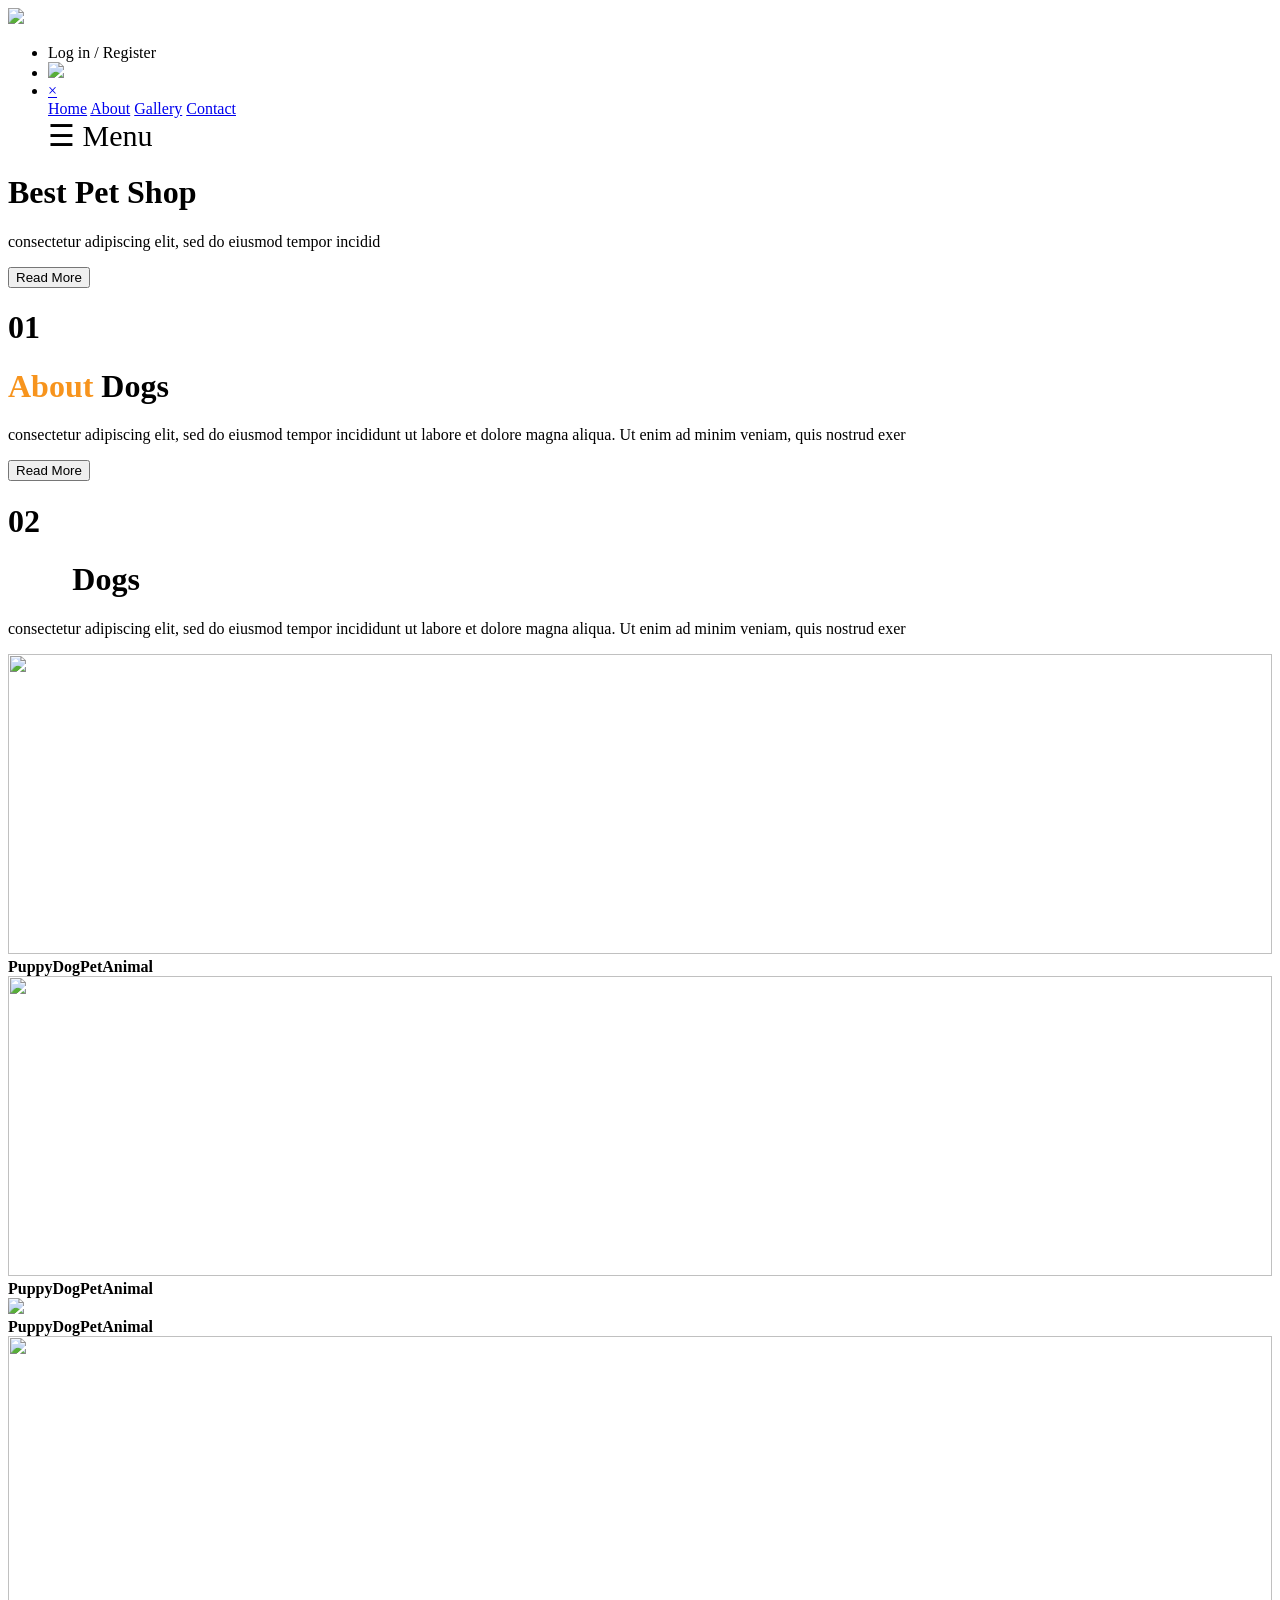
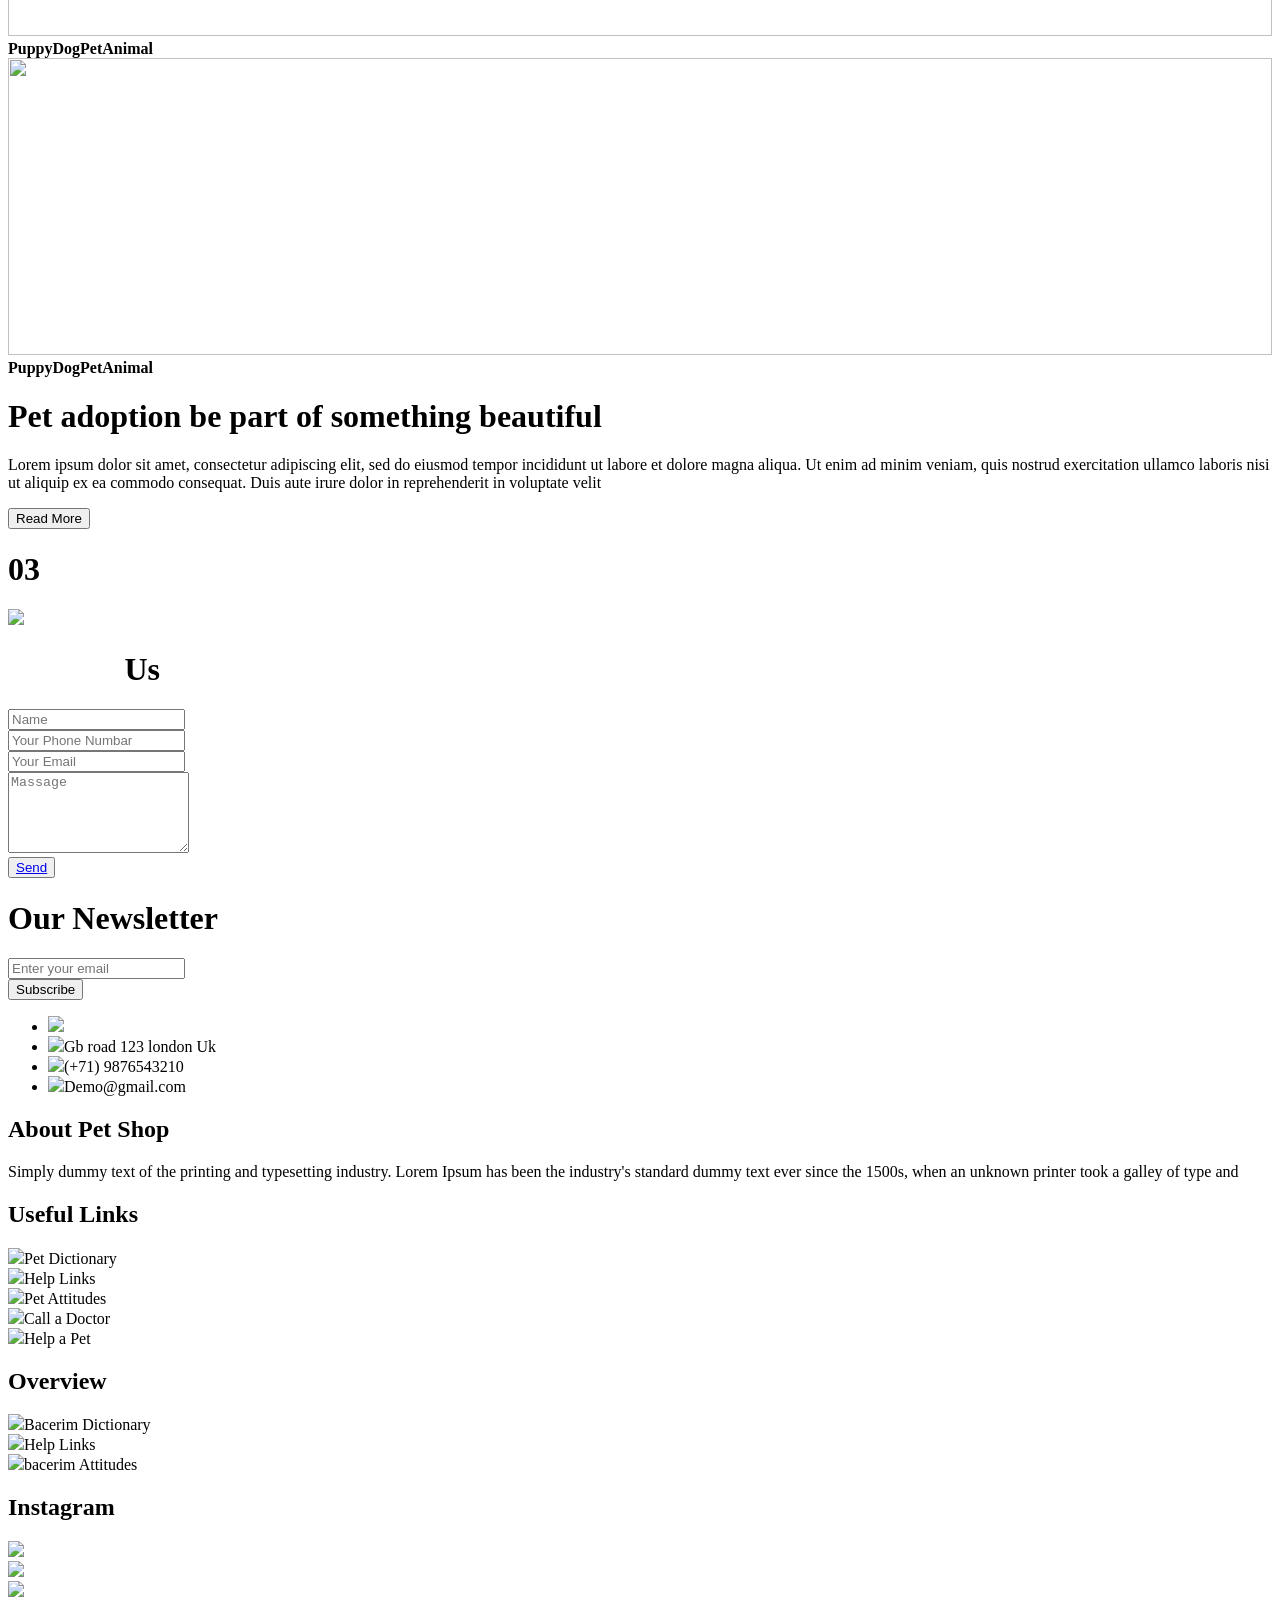
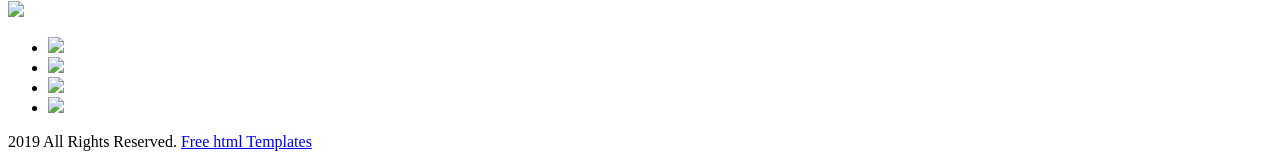
==== index.html @ 0c32795e "Add files via upload" ====
<!DOCTYPE html>
<html lang="en">
<head>
<!-- basic -->
<meta charset="utf-8">
<meta http-equiv="X-UA-Compatible" content="IE=edge">
<meta name="viewport" content="width=device-width, initial-scale=1">
<!-- mobile metas -->
<meta name="viewport" content="width=device-width, initial-scale=1">
<meta name="viewport" content="initial-scale=1, maximum-scale=1">
<!-- site metas -->
<title>D-pot</title>
<meta name="keywords" content="">
<meta name="description" content="">
<meta name="author" content="">	
<!-- bootstrap css -->
<link rel="stylesheet" type="text/css" href="css/bootstrap.min.css">
<!-- style css -->
<link rel="stylesheet" type="text/css" href="css/style.css">
<!-- Responsive-->
<link rel="stylesheet" href="css/responsive.css">
<!-- fevicon -->
<link rel="icon" href="images/fevicon.png" type="image/gif" />
<!-- Scrollbar Custom CSS -->
<link rel="stylesheet" href="css/jquery.mCustomScrollbar.min.css">
<!-- Tweaks for older IEs-->
<link rel="stylesheet" href="https://netdna.bootstrapcdn.com/font-awesome/4.0.3/css/font-awesome.css">
<!-- owl stylesheets --> 
<link rel="stylesheet" href="css/owl.carousel.min.css">
<link rel="stylesheet" href="css/owl.theme.default.min.css">
<link rel="stylesheet" href="https://cdnjs.cloudflare.com/ajax/libs/fancybox/2.1.5/jquery.fancybox.min.css" media="screen">

</head>
<body>
	<!-- section banner start -->
	<div class="header_section">
		<div class="container-fluid">
			<div class="row">
				<div class="col-md-4">
					<div><a href="index.html"><img src="images/logo.png"></a></div>
				</div>
				<div class="col-md-8">
					<div class="menu_text">
						<ul>
							<li class="last">Log in / Register</li>
							<li class="last"><a href="#"><img src="images/search-icon.png"></a></li>
							<li class="active">
							 <div id="myNav" class="overlay">
                                <a href="javascript:void(0)" class="closebtn" onclick="closeNav()">&times;</a>
                             <div class="overlay-content">
                             	<a href="index.html">Home</a>
                                <a href="about.html">About</a>
                                <a href="gallery.html">Gallery</a>
                                <a href="contact.html">Contact</a>
                              </div>
                            </div>
                             <span style="font-size:30px;cursor:pointer" onclick="openNav()">&#9776; Menu</span>
                            </div>	
                            </li>
						</ul>
					</div>
			</div>
		</div>
		<div class="banner_main">
			<div class="container">
				<div class="ram">
					<div class="row">
					    <div class="col-sm-12">
						    <h1 class="taital">Best Pet Shop</h1>
						    <p class="consectetur_text">consectetur adipiscing elit, sed do eiusmod tempor incidid</p>
						    <div class="banner_bt">
						    	<button class="read_bt">Read More</button>
						    </div>
					    </div>
				    </div>
				</div>
				<div class="box">
					<h1 class="numbar_text">01</h1>
				</div>
			</div>
		</div>
	</div>
	<!-- section banner end -->
	<!-- section about start -->
	<div class="about_section">
		<div class="about_text">
			<div class="container">
				<h1 class="about_taital_1"><strong><span style="color: #f7941d;">About</span> Dogs</strong></h1>
				<p class="magna_text"> consectetur adipiscing elit, sed do eiusmod tempor incididunt ut labore et dolore magna aliqua. Ut enim ad minim veniam, quis nostrud exer</p>
				<div class="about_bt">
					<button class="more_bt">Read More</button>
				</div>
				<div class="about">
					<h1 class="numbar_text">02</h1>
				</div>
			</div>
		</div>
	</div>
	<!-- section about end -->
	<!-- section gallery start -->
    <div class="gallery_main layout_padding">
    	<div class="container">
    		<div class="row">
    			<div class="col-sm-12">
    				<h1 class="about_taital"><strong><span style="color: #ffffff;">Our</span> Dogs</strong></h1>
				    <p class="sed_text"> consectetur adipiscing elit, sed do eiusmod tempor incididunt ut labore et dolore magna aliqua. Ut enim ad minim veniam, quis nostrud exer</p>

    			</div>
    		</div>
    		<div class="gallery_images">
    			<div class="row">
    				<div class="col-sm-7">
						<div class="gallery_blog">
                           <img src="images/gallery-img1.jpg" style="max-width: 100%; height: 300px; width: 100%;">
                        <div class="overlay">
                            <div class="text"><strong>PuppyDogPetAnimal</strong></div>
                        </div>
					    </div>
    				</div>
    				<div class="col-sm-5">
						<div class="gallery_blog">
                           <img src="images/gallery-img2.jpg" style="max-width: 100%; height: 300px; width: 100%;">
                        <div class="overlay">
                            <div class="text"><strong>PuppyDogPetAnimal</strong></div>
                        </div>
					    </div>
    				</div>
    			</div>
    		</div>
    		<div class="gallery_images">
    			<div class="row">
    				<div class="col-sm-5">
						<div class="gallery_blog">
                           <img src="images/gallery-img3.jpg" style="max-width: 100%; width: 100%;">
                        <div class="overlay">
                            <div class="text"><strong>PuppyDogPetAnimal</strong></div>
                        </div>
					    </div>
    				</div>
    				<div class="col-sm-7">
						<div class="gallery_blog">
                           <img src="images/gallery-img4.jpg" style="max-width: 100%; height: 300px; width: 100%;">
                        <div class="overlay">
                            <div class="text"><strong>PuppyDogPetAnimal</strong></div>
                        </div>
					    </div>
						<div class="gallery_blog">
                           <img src="images/gallery-img5.jpg" style="max-width: 100%; height: 297px; width: 100%;">
                        <div class="overlay">
                            <div class="text"><strong>PuppyDogPetAnimal</strong></div>
                        </div>
					    </div>
    				</div>
    			</div>
    		</div>
    	</div>
    </div>
    <div class="gallery_section_2">
    	<div class="container">
    		<div class="row">
    			<div class="col-sm-8">
    				<h1 class="pet_taital">Pet adoption be part of something beautiful</h1>
    				<p class="lorem_text">Lorem ipsum dolor sit amet, consectetur adipiscing elit, sed do eiusmod tempor incididunt ut labore et dolore magna aliqua. Ut enim ad minim veniam, quis nostrud exercitation ullamco laboris nisi ut aliquip ex ea commodo consequat. Duis aute irure dolor in reprehenderit in voluptate velit </p>
    			<div class="banner_bt">
					<button class="dog_bt">Read More</button>
				</div>
				<div class="box_3">
					<h1 class="numbar">03</h1>
				</div>
    			</div>
    			<div class="col-sm-4">
    				<div class="dog_img"><img src="images/dog-img.png" style="max-width: 100%;"></div>
    			</div>
    		</div>
    	</div>
    </div>
	<!-- section gallery end -->
	<!-- section get in touch start -->
    <div class="touch_section">
    	<div class="container">
    		<div class="row">
    			<div class="col-sm-12">
				    <h1 class="get_taital"><strong><span style="color: #ffffff;">Contact</span>  Us</strong></h1>
    			</div>
    		</div>
    		<div class="email_box">
                    <div class="input_main">
                       <div class="container">
                          <form action="/action_page.php">
                            <div class="form-group">
                              <input type="text" class="email-bt" placeholder="Name" name="Name">
                            </div>
                            <div class="form-group">
                              <input type="text" class="email-bt" placeholder="Your Phone Numbar" name="Name">
                            </div>
                            <div class="form-group">
                              <input type="text" class="email-bt" placeholder="Your Email" name="Email">
                            </div>
                            
                            <div class="form-group">
                                <textarea class="massage-bt" placeholder="Massage" rows="5" id="comment" name="Massage"></textarea>
                            </div>
                          </form>   
                       </div> 
                       <div class="send_btn">
                        <button type="button" class="main_bt"><a href="#">Send</a></button>
                       </div>                   
                    </div>
    		</div>
    	</div>
    </div>
    <div class="touch_section_2">
    	<div class="container">
    		<div class="row">
    			<div class="col-sm-12">
    				<h1 class="our_texts">Our Newsletter</h1>
    				<div class="input-group mb-3">
                        <input class="email_bt" type="text" class="form-control" placeholder="Enter your email">
                     <div class="input-group-append">
                        <button class="subscribe_bt" class="btn btn-primary" type="Subscribe">Subscribe</button>  
                     </div>
                    </div>
    			</div>
    		</div>
    	</div>
    </div>
    <!-- section get in touch end -->

	<!-- section footer start -->
    <div class="section_footer">
    	<div class="container">
    		<div class="mail_section">
    			<ul>
    				<li class="footer-logo"><img src="images/footer-logo.png"></li>
    				<li class="footer-logo"><img src="images/map-icon.png"><span class="map_text">Gb road 123 london Uk</span></li>
    				<li class="footer-logo"><img src="images/call-icon.png"><span class="map_text">(+71) 9876543210</span></li>
    				<li class="footer-logo"><img src="images/email-icon.png"><span class="map_text">Demo@gmail.com</span></li>
    			</ul>
    	    </div> 
    	    <div class="footer_section_2">
		        <div class="row">
    		        <div class="col-sm-6 col-md-6 col-lg-3">
    		        	<h2 class="shop_text">About Pet Shop</h2>
    		        	<p class="dummy_text">Simply dummy text of the printing and typesetting industry. Lorem Ipsum has been the industry's standard dummy text ever since the 1500s, when an unknown printer took a galley of type and </p>
    		        </div>
    		        <div class="col-sm-6 col-md-6 col-lg-3">
    		        	<h2 class="shop_text">Useful Links</h2>
    		        	<div class="image-icon"><img src="images/bulit-icon.png"><span class="pet_text">Pet Dictionary</span></div>
    				    <div class="image-icon"><img src="images/bulit-icon.png"><span class="pet_text">Help Links</span></div>
    				    <div class="image-icon"><img src="images/bulit-icon.png"><span class="pet_text">Pet Attitudes</span></div>
    				    <div class="image-icon"><img src="images/bulit-icon.png"><span class="pet_text">Call a Doctor</span></div>
    				    <div class="image-icon"><img src="images/bulit-icon.png"><span class="pet_text">Help a Pet</span></div>
    		        </div>
    		        <div class="col-sm-6 col-md-6 col-lg-3">
    				    <h2 class="shop_text">Overview</h2>
    				    <div class="image-icon"><img src="images/bulit-icon.png"><span class="pet_text">Bacerim Dictionary</span></div>
    				    <div class="image-icon"><img src="images/bulit-icon.png"><span class="pet_text">Help Links</span></div>
    				    <div class="image-icon"><img src="images/bulit-icon.png"><span class="pet_text">bacerim Attitudes</span></div>    				
    		        </div>
    			<div class="col-sm-6 col-md-6 col-lg-3">
    				<h2 class="adderess_text">Instagram</h2>
    				<div class="footer-img">
    					<div class="row">
    						<div class="col-sm-6">
    							<div class="footer-img"><img src="images/footer-img1.png" style="width: 100%;"></div>
    							<div class="footer-img"><img src="images/footer-img2.png" style="width: 100%;"></div>
    						</div>
    						<div class="col-sm-6">
    							<div class="footer-img"><img src="images/footer-img3.png" style="width: 100%;"></div>
    							<div class="footer-img"><img src="images/footer-img4.png" style="width: 100%;"></div>
    						</div>
    					</div>
    				</div>
    			</div>
    			</div>
    	        </div>
    	        <div class="social-icon">
	        	    <div class="row">
	        		    <div class="col-sm-12">
	        			    <div class="icons">
	        				    <ul>
	        					    <li><a href="#"><img src="images/fb-icon.png"></a></li>
	        					    <li><a href="#"><img src="images/twitter-icon.png"></a></li>
	        					    <li><a href="#"><img src="images/google-icon.png"></a></li>
	        					    <li><a href="#"><img src="images/linkedin-icon.png"></a></li>
	        				    </ul>
	        			    </div>
	        		    </div>
	        	    </div>
	            </div>
	            <div class="copyright">2019 All Rights Reserved. <a href="https://html.design">Free html Templates</a></div>
	        </div>
    	</div>
    </div>
	<!-- section footer end -->

    <!-- Javascript files-->
    <script src="js/jquery.min.js"></script>
    <script src="js/popper.min.js"></script>
    <script src="js/bootstrap.bundle.min.js"></script>
      <script src="js/jquery-3.0.0.min.js"></script>
      <script src="js/plugin.js"></script>
      <!-- sidebar -->
      <script src="js/jquery.mCustomScrollbar.concat.min.js"></script>
      <script src="js/custom.js"></script>
      <!-- javascript --> 
      <script src="js/owl.carousel.js"></script>
      <script src="https:cdnjs.cloudflare.com/ajax/libs/fancybox/2.1.5/jquery.fancybox.min.js"></script>
      <script>
      $(document).ready(function(){
      $(".fancybox").fancybox({
         openEffect: "none",
         closeEffect: "none"
         });
         
         $(".zoom").hover(function(){
         
         $(this).addClass('transition');
         }, function(){
         
         $(this).removeClass('transition');
         });
         });
         </script> 


   <script>
    function openNav() {
    document.getElementById("myNav").style.width = "100%";
    }

    function closeNav() {
   document.getElementById("myNav").style.width = "0%";
   }
</script>
     
</body>
</html>
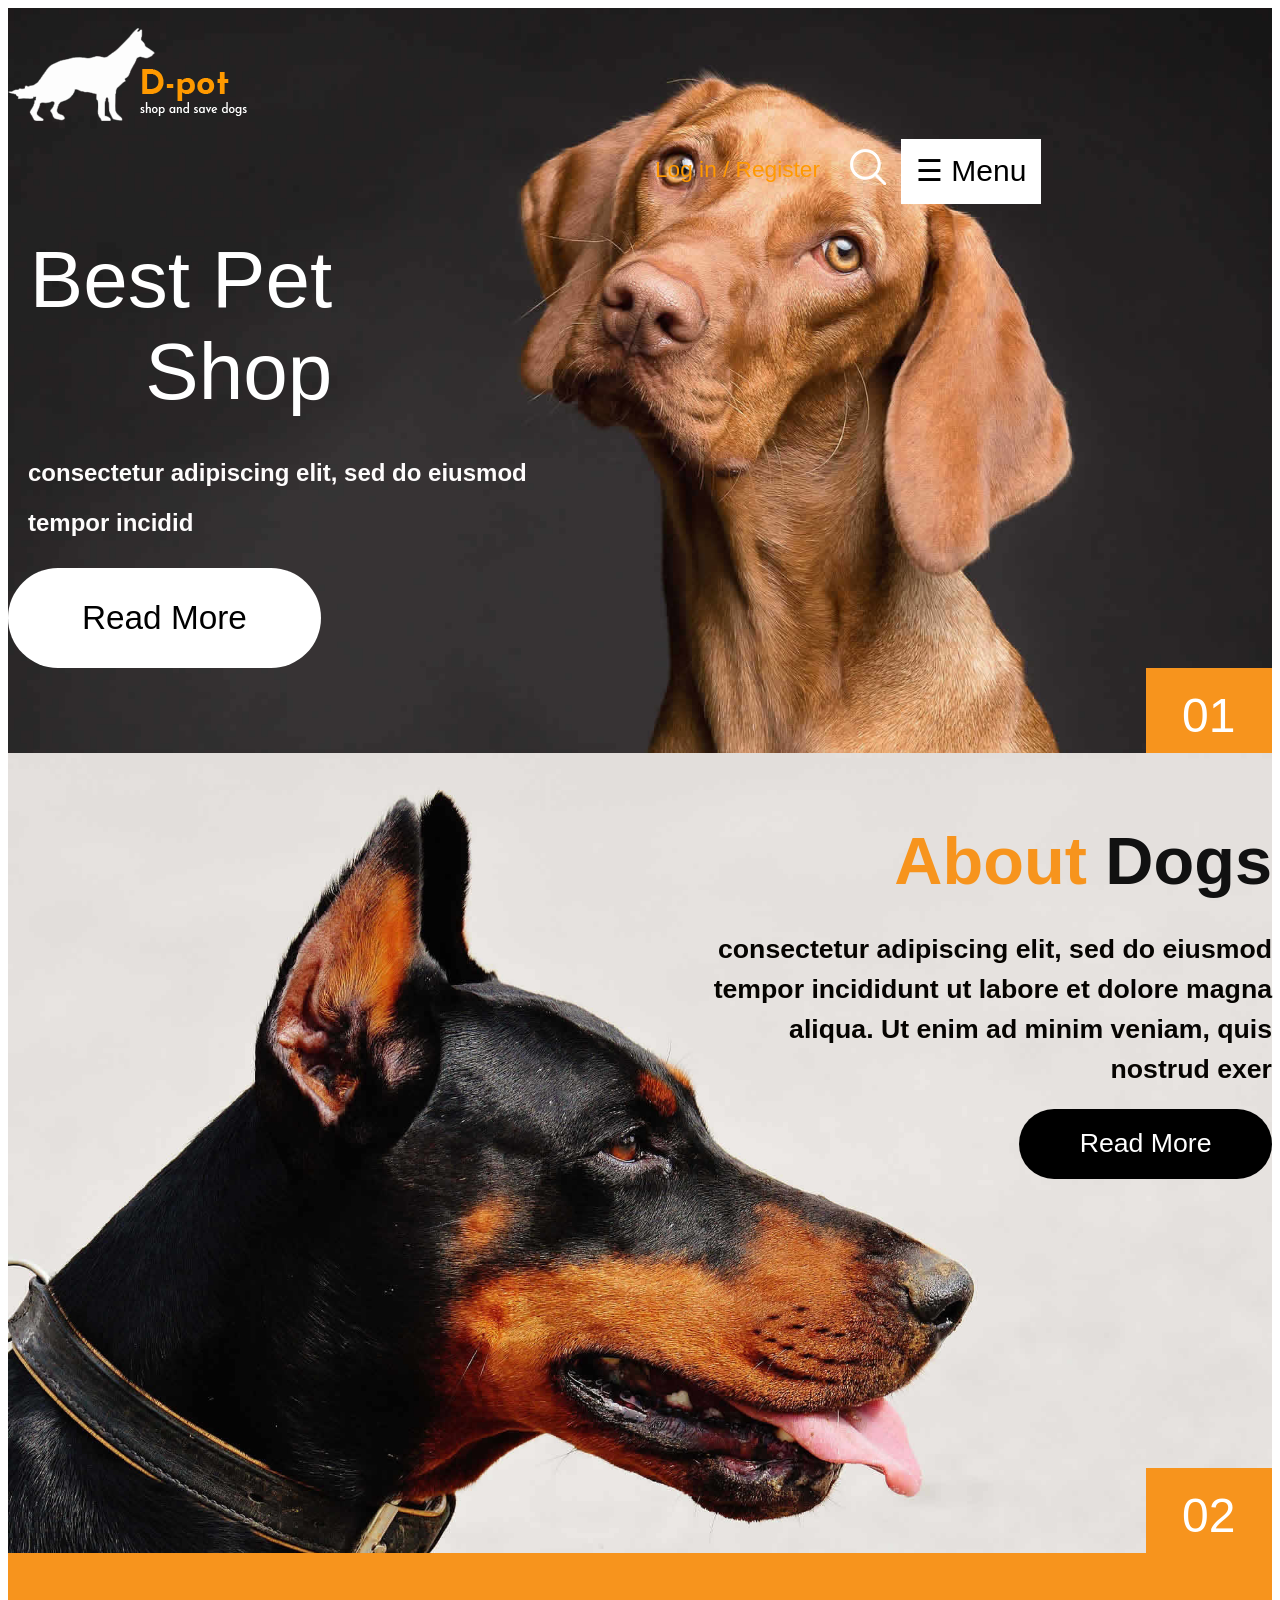
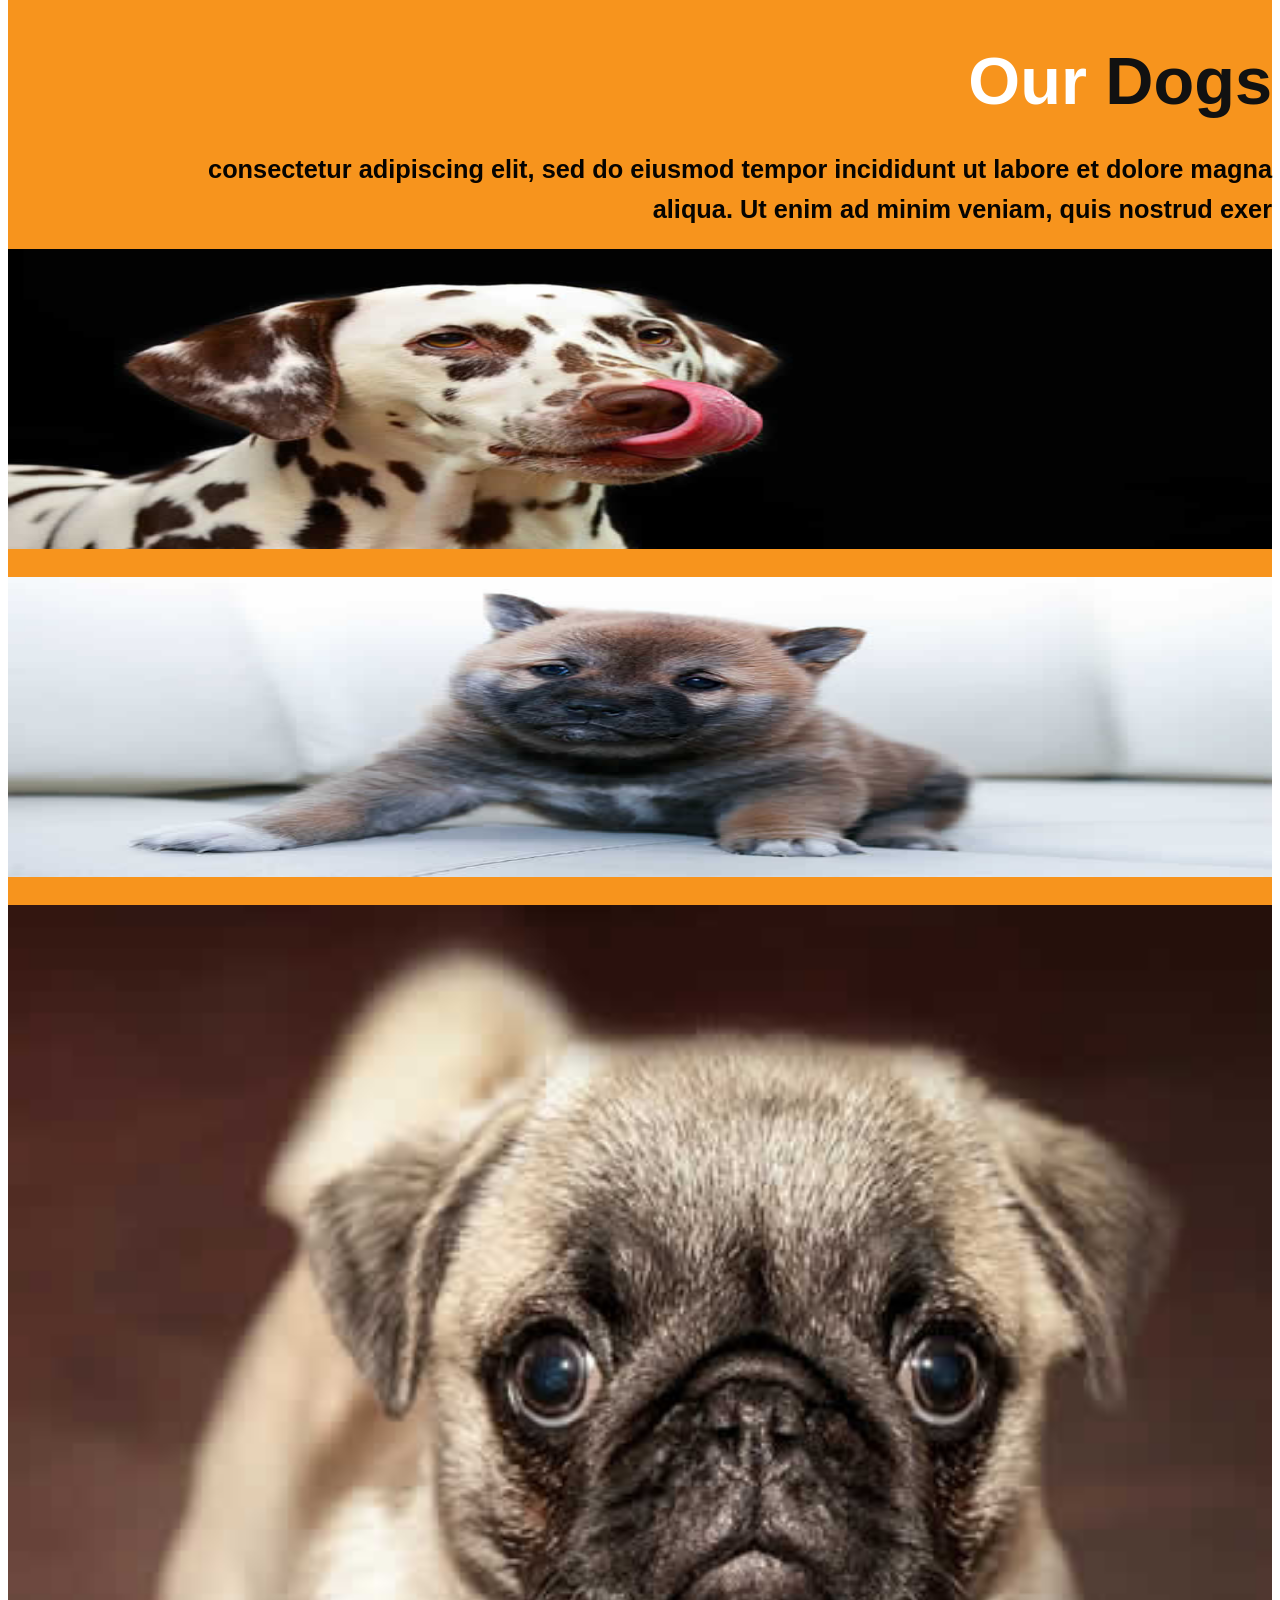
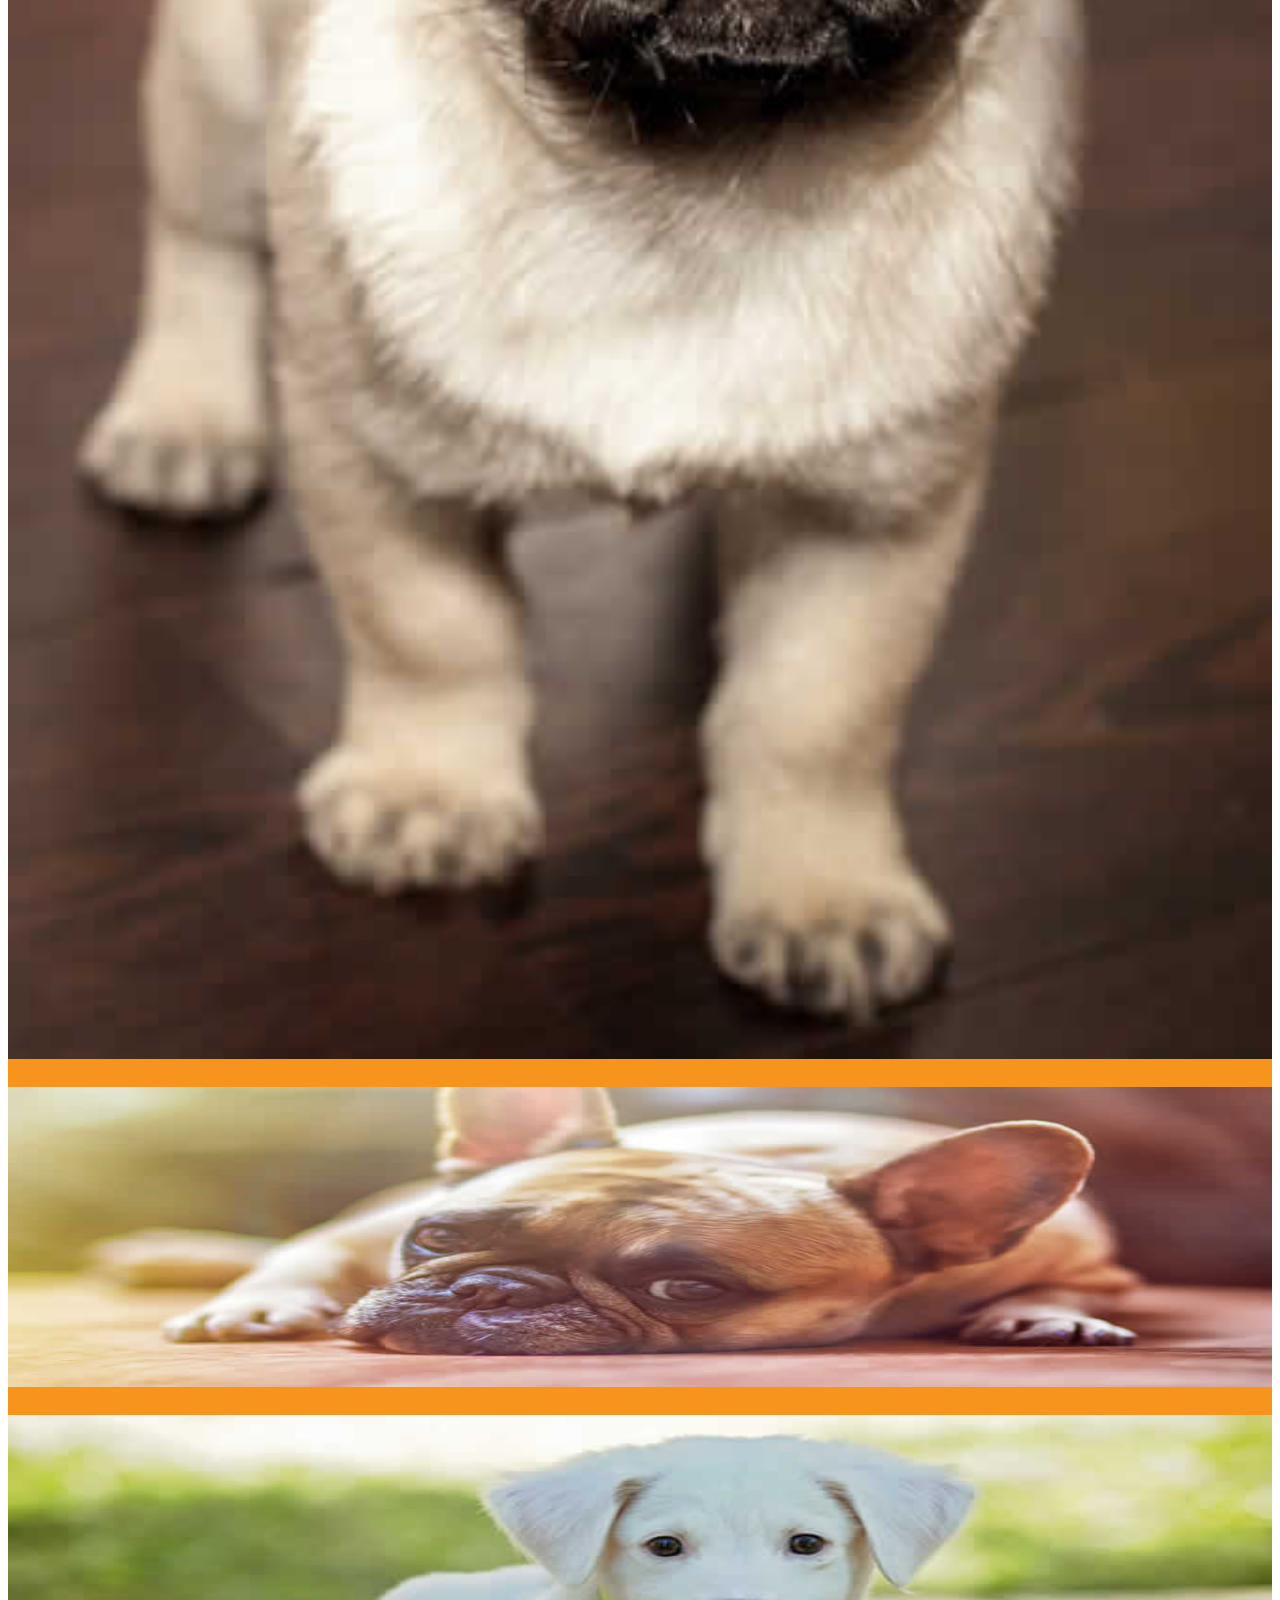
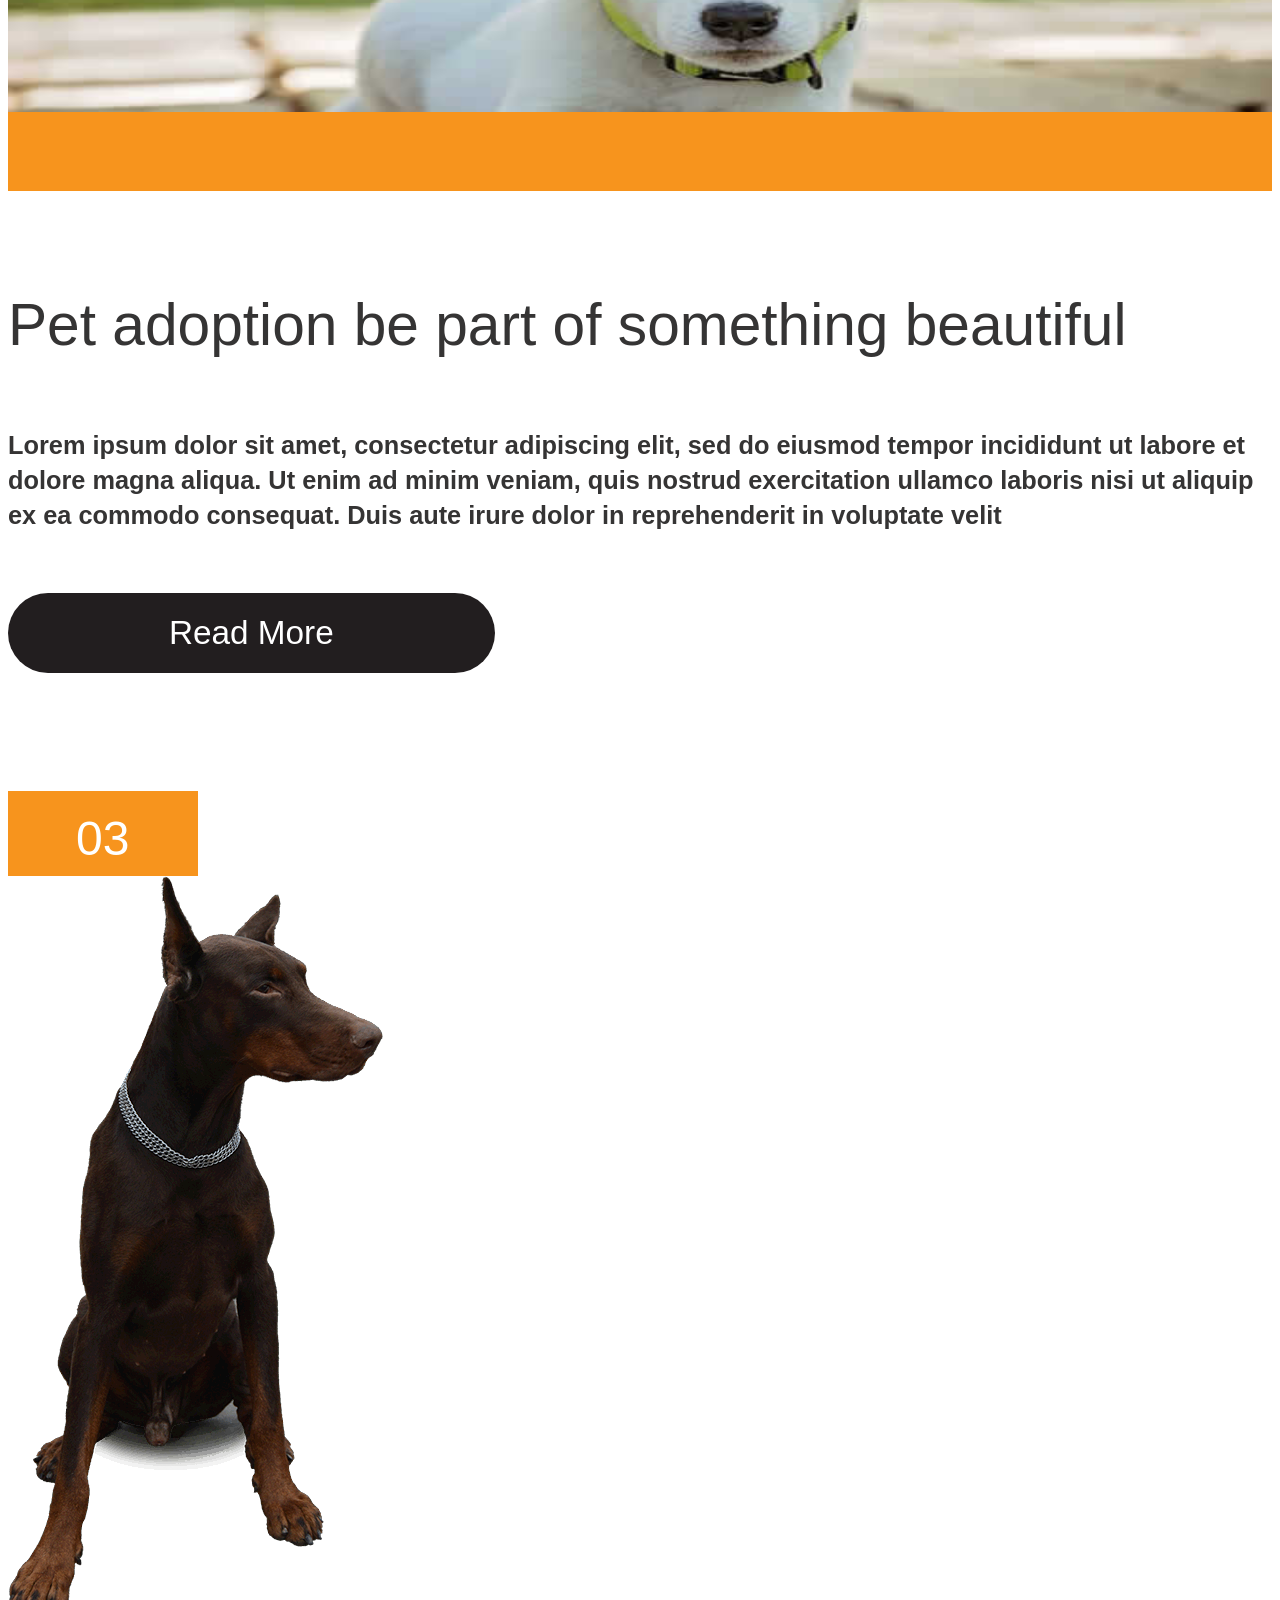
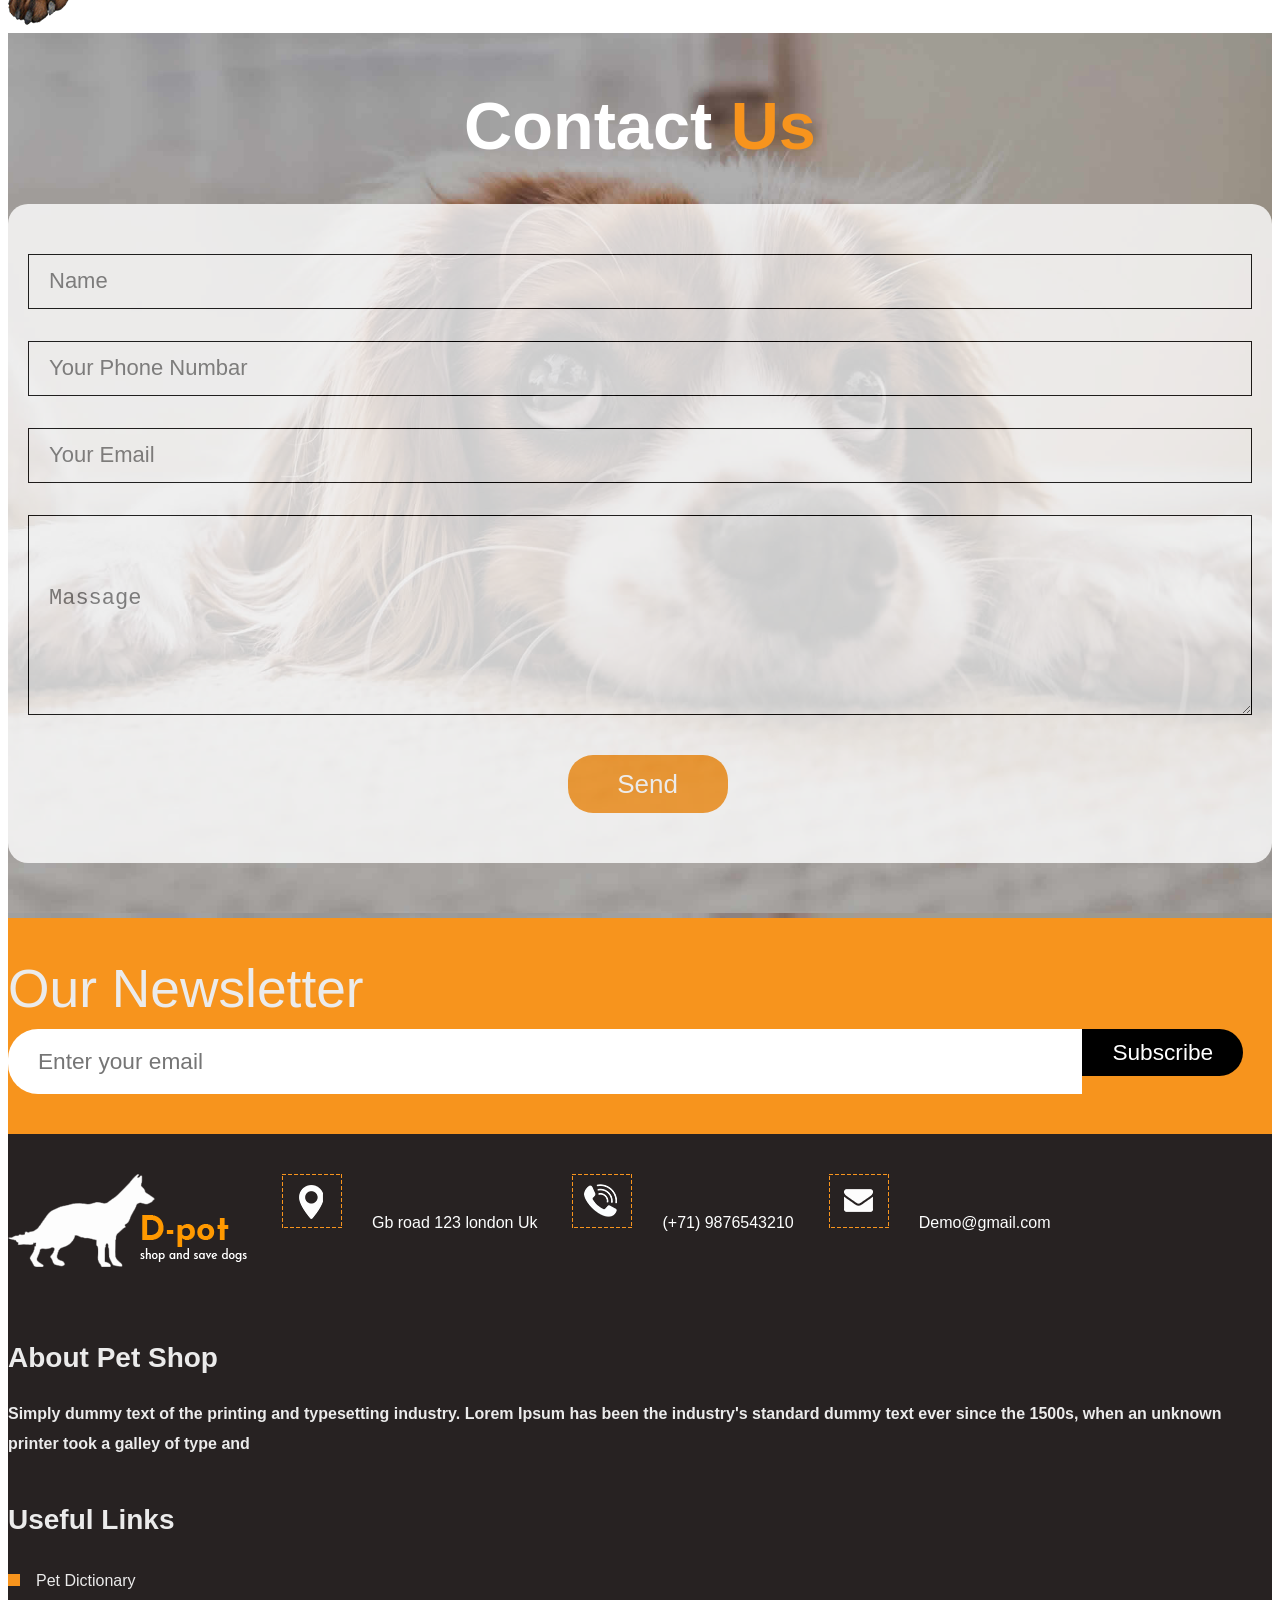
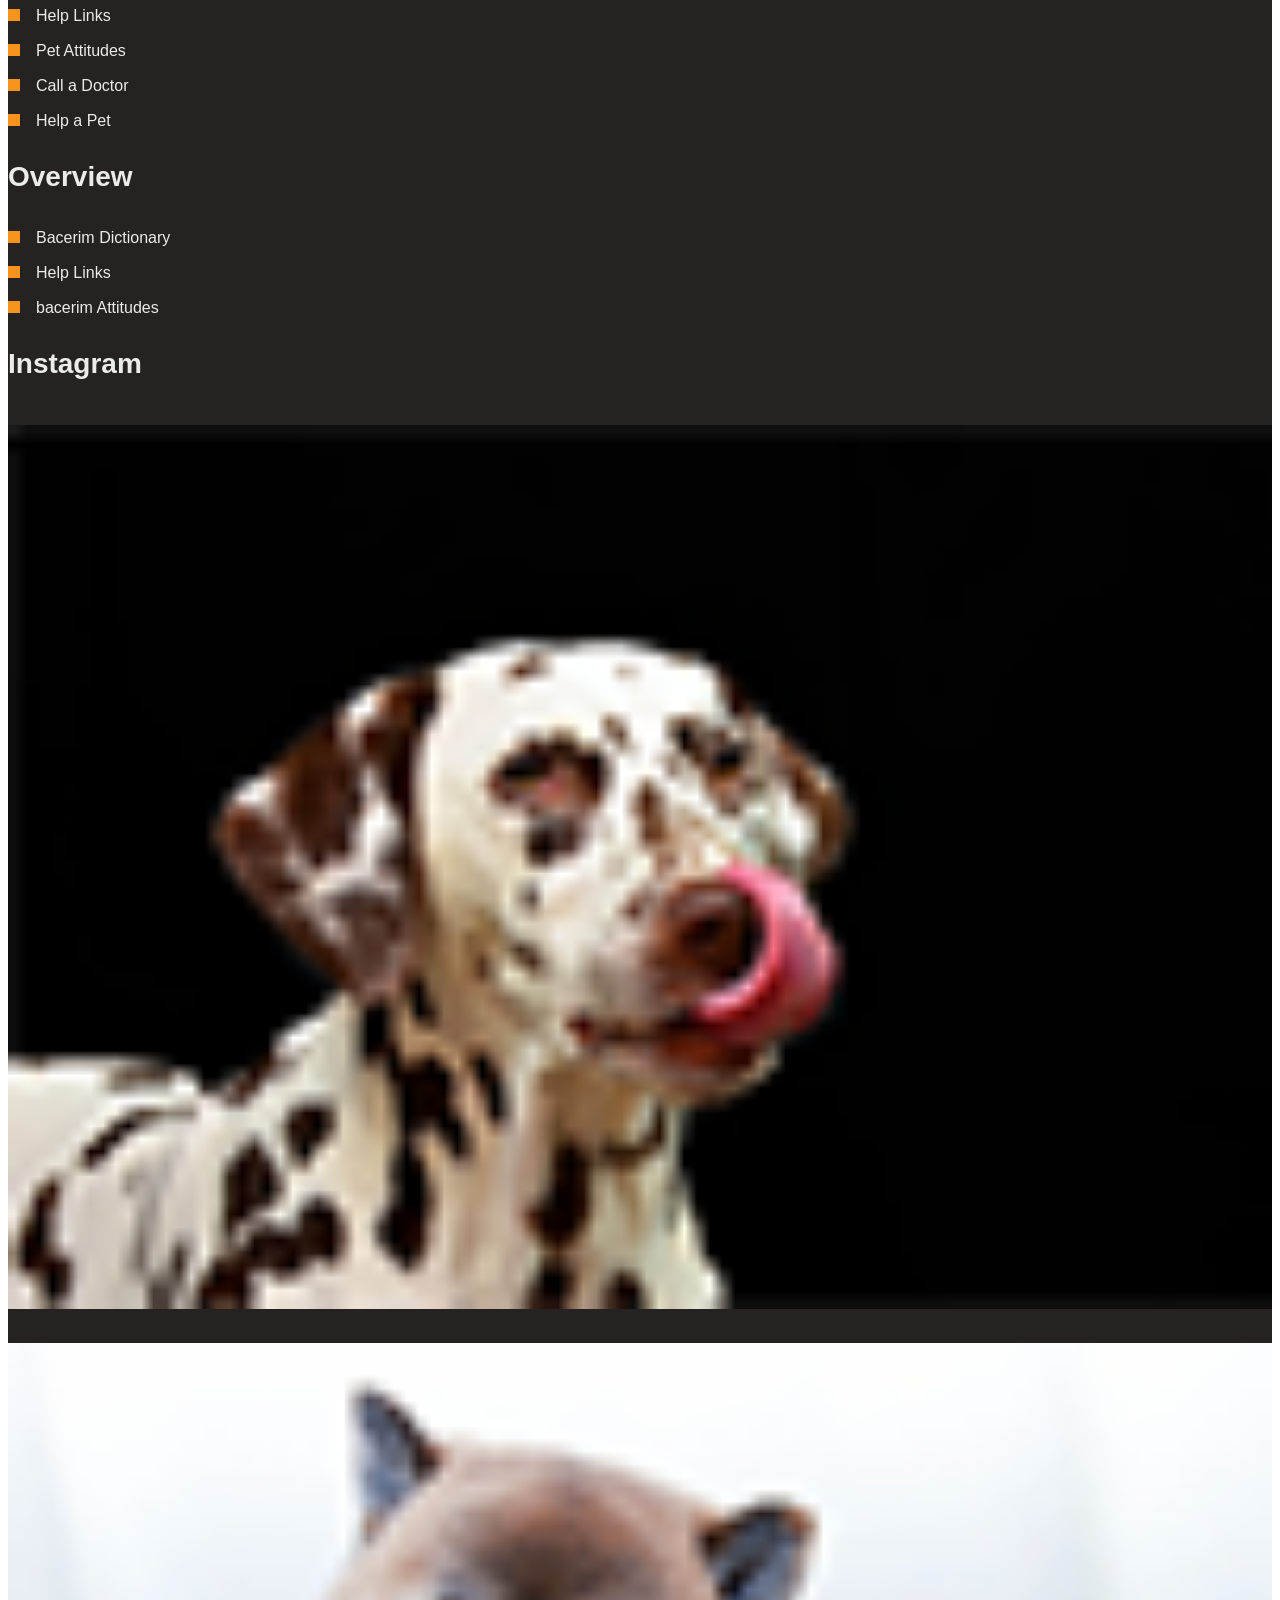
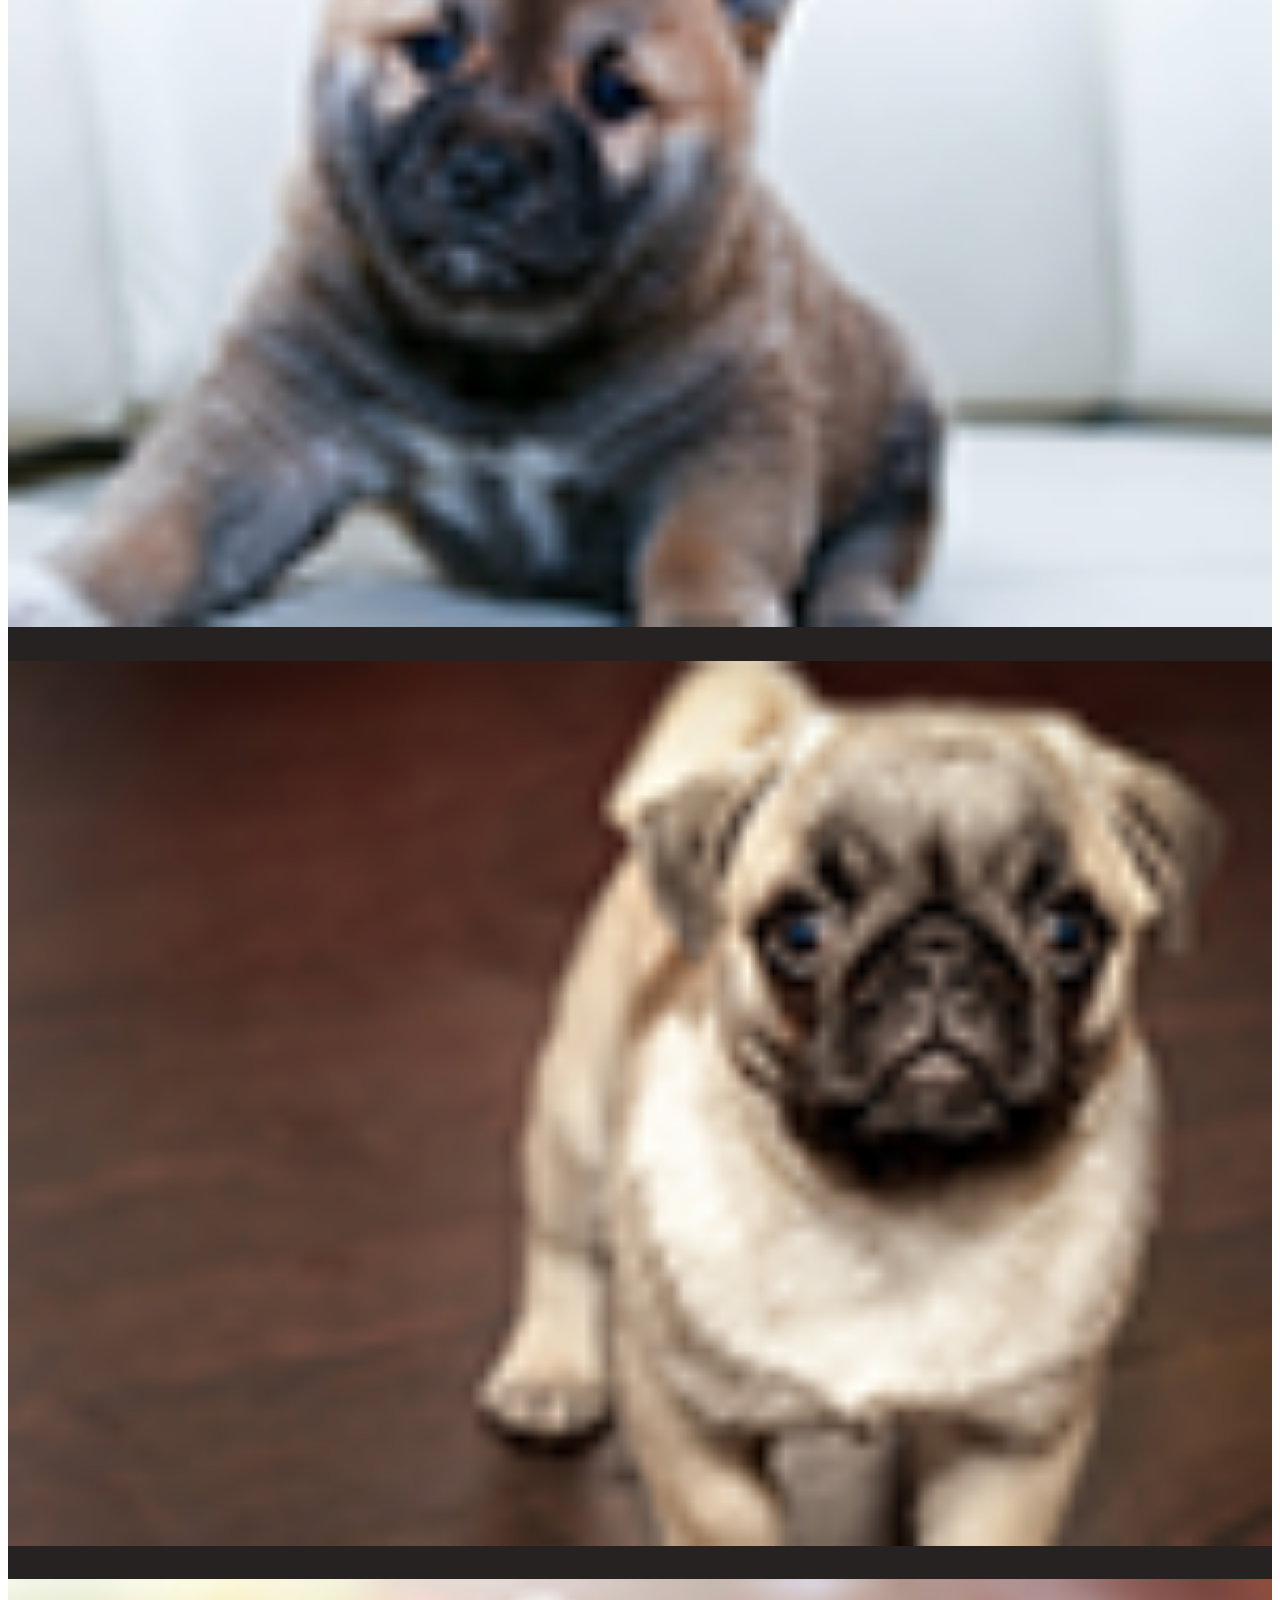
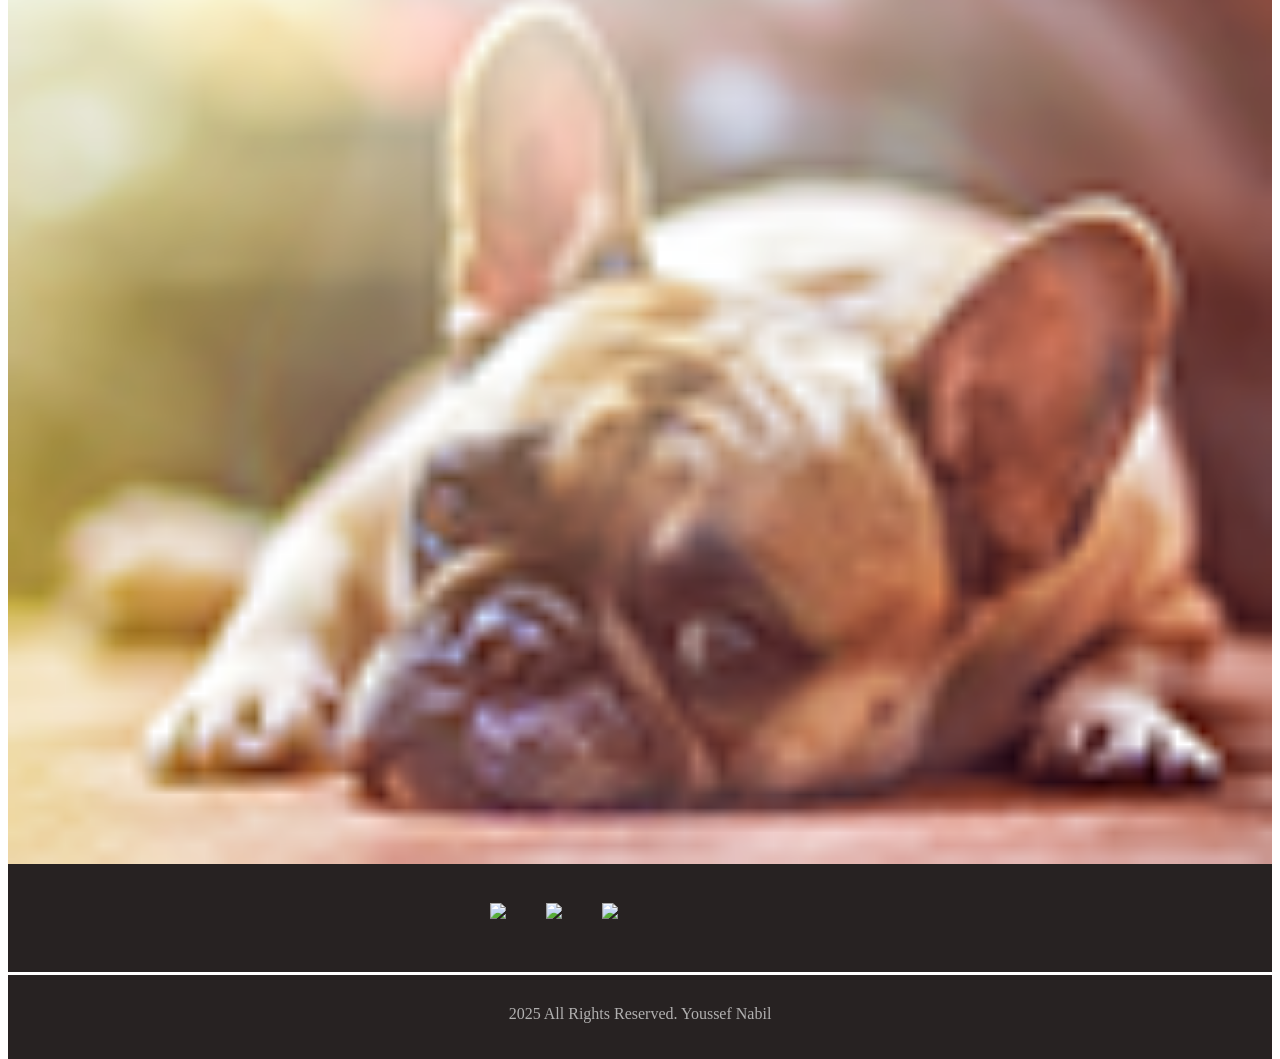
==== commit 643da1a1: "Update index.html" ====
--- a/index.html
+++ b/index.html
@@ -281,14 +281,13 @@
 	        				    <ul>
 	        					    <li><a href="#"><img src="images/fb-icon.png"></a></li>
 	        					    <li><a href="#"><img src="images/twitter-icon.png"></a></li>
-	        					    <li><a href="#"><img src="images/google-icon.png"></a></li>
 	        					    <li><a href="#"><img src="images/linkedin-icon.png"></a></li>
 	        				    </ul>
 	        			    </div>
 	        		    </div>
 	        	    </div>
 	            </div>
-	            <div class="copyright">2019 All Rights Reserved. <a href="https://html.design">Free html Templates</a></div>
+	            <div class="copyright">2025 All Rights Reserved. Youssef Nabil</div>
 	        </div>
     	</div>
     </div>
@@ -335,4 +334,4 @@
 </script>
      
 </body>
-</html>+</html>
--- a/css/style.css
+++ b/css/style.css
@@ -0,0 +1,741 @@
+/*--------------------------------------------------------------------- File Name: style.css ---------------------------------------------------------------------*/
+
+
+/*--------------------------------------------------------------------- import Fonts ---------------------------------------------------------------------*/
+@import url('https://fonts.googleapis.com/css?family=Raleway:100,100i,200,200i,300,300i,400,400i,500,500i,600,600i,700,700i,800,800i,900,900i&display=swap&subset=latin-ext');
+
+@import url('https://fonts.googleapis.com/css?family=Poppins:100,100i,200,200i,300,300i,400,400i,500,500i,600,600i,700,700i,800,800i,900,900i');
+
+/*****---------------------------------------- 1) font-family: 'Rajdhani', sans-serif;
+ 2) font-family: 'Poppins', sans-serif;
+ ----------------------------------------*****/
+
+
+/*--------------------------------------------------------------------- import Files ---------------------------------------------------------------------*/
+
+@import url(animate.min.css);
+@import url(normalize.css);
+@import url(meanmenu.css);
+@import url(slick.css);
+@import url(jquery-ui.css);
+@import url(nice-select.css);
+
+/*--------------------------------------------------------------------- skeleton ---------------------------------------------------------------------*/
+
+* {
+     box-sizing: border-box !important;
+     transition: ease all 0.5s;
+}
+
+html {
+     scroll-behavior: smooth;
+}
+
+body {
+     color: #666666;
+     font-size: 14px;
+     font-family: 'Josefin Sans', sans-serif;;
+     line-height: 1.80857;
+     font-weight: normal;
+     overflow-x: hidden;
+}
+
+a {
+     color: #1f1f1f;
+     text-decoration: none !important;
+     outline: none !important;
+     -webkit-transition: all .3s ease-in-out;
+     -moz-transition: all .3s ease-in-out;
+     -ms-transition: all .3s ease-in-out;
+     -o-transition: all .3s ease-in-out;
+     transition: all .3s ease-in-out;
+}
+
+h1,
+h2,
+h3,
+h4,
+h5,
+h6 {
+     letter-spacing: 0;
+     font-weight: normal;
+     position: relative;
+     padding: 0 0 10px 0;
+     font-weight: normal;
+     line-height: normal;
+     color: #111111;
+     margin: 0
+}
+
+h1 {
+     font-size: 48px
+}
+
+h2 {
+     font-size: 22px
+}
+
+h3 {
+     font-size: 18px
+}
+
+h4 {
+     font-size: 16px
+}
+
+h5 {
+     font-size: 14px
+}
+
+h6 {
+     font-size: 13px
+}
+
+*,
+*::after,
+*::before {
+     -webkit-box-sizing: border-box;
+     -moz-box-sizing: border-box;
+     box-sizing: border-box;
+}
+
+h1 a,
+h2 a,
+h3 a,
+h4 a,
+h5 a,
+h6 a {
+     color: #212121;
+     text-decoration: none!important;
+     opacity: 1
+}
+
+button:focus {
+     outline: none;
+}
+
+ul,
+li,
+ol {
+     margin: 0px;
+     padding: 0px;
+     list-style: none;
+}
+
+p {
+     margin: 20px;
+     font-weight: 600;
+     font-size: 15px;
+     line-height: 24px;
+     color: #110f0a;
+}
+
+a {
+     color: #ffffff;
+     text-decoration: none;
+     outline: none !important;
+}
+
+
+.layout_padding {
+    padding-bottom: 70px;
+    padding-top: 70px;
+}
+
+.header_section{
+	width: 100%; 
+	float: left;
+	background-image: url(../images/banner.jpg);
+	height: auto;
+	padding-top: 20px;	
+	background-size: cover;
+    background-repeat: no-repeat;
+}
+
+.active{ 
+	background-color: #ffffff;
+	padding-top: 5px; 
+	padding-bottom: 5px; 
+	color: #000;
+  margin-top: 10px;
+
+ }
+
+.menu_text{
+	width: 50%;
+	float: right;
+
+}
+.menu_text ul{ margin:0px; padding: 0px;}
+.menu_text li{ 
+	float: left; 
+	padding-right: 15px;
+  padding-left: 15px; 
+	font-size: 17pt;
+}
+.menu_text li a{
+	color: #ffffff;
+} 
+
+.last{
+	padding-top: 20px;
+	color: #ff9900;
+}
+
+.banner_main {
+    width: 100%;
+    float: left;
+    padding-top: 30px;
+}
+
+.taital{
+	width: 57%; 
+	float: left;
+	font-size: 60pt;
+	color: #ffffff;
+	text-align: right;
+}
+
+.ram{ width: 45%; float: left; }
+
+.consectetur_text{
+	width: 90%;
+	float: left;
+	font-size: 24px;
+	color: #fefcfc;
+	line-height: 50px;
+}
+
+.banner_bt{
+	width: 55%;
+	float: left;
+}
+
+.read_bt {
+    width: 100%;
+    float: left;
+    background-color: #ffffff;
+    border-radius: 60px;
+    height: 100px;
+    font-size: 25pt;
+    border:0px;
+}
+
+.box{
+	width: 100%;
+	float: left;
+	text-align: right;
+}
+
+.numbar_text {
+    background-color: #f7941d;
+    width: 10%;
+    text-align: center;
+    float: right;
+    padding-top: 20px;
+    color: #ffffff;
+}
+
+.about_section{
+	width: 100%;
+	float: left;
+	background-image: url(../images/about-img.jpg);
+	height: auto;
+	background-size: 100%;
+	background-repeat: no-repeat;
+}
+
+.about_text{
+	width: 100%;
+	float: left;
+}
+
+.about_taital{
+	width: 100%;
+	float: left;
+	font-size: 50pt;
+	text-align: right;
+
+}
+.about_taital_1{
+  width: 100%;
+  float: left;
+  font-size: 50pt;
+  text-align: right;
+  margin-top: 70px;
+
+}
+
+
+.about{
+	padding-top: 715px;
+}
+
+.magna_text {
+    font-size: 20pt;
+    color: #060401;
+    text-align: right;
+    line-height: 40px;
+    width: 45%;
+    float: right;
+    margin-right: 0px;
+}
+
+.about_bt{
+	width: 100%;
+	float: left;
+}
+
+.more_bt {
+    width: 20%;
+    float: right;
+    background-color: #000;
+    border-radius: 60px;
+    height: 70px;
+    font-size: 20pt;
+    border: 0px;
+    color: #fff;
+}
+
+.gallery_main{
+	width: 100%;
+	float: left;
+	background-color:#f7941d;
+	height: auto;
+}
+
+.sed_text{
+	font-size: 19pt;
+    color: #060401;
+    text-align: right;
+    line-height: 40px;
+    width: 87%;
+    float: right;
+    margin-right: 0px;
+
+}
+
+.images{
+	margin-top: 20px;
+}
+
+.gallery_blog {
+  position: relative;
+  margin-top: 20px;
+}
+
+.image {
+  display: block;
+  width: 100%;
+  height: auto;
+}
+
+.overlay {
+  position: absolute;
+  bottom: 100%;
+  left: 0;
+  right: 0;
+  background-color: #ffffff;
+  overflow: hidden;
+  width: 100%;
+  height:0;
+  transition: .5s ease;
+}
+
+.gallery_blog:hover .overlay {
+    bottom: 0;
+    height: 100%;
+    opacity: 0.80;
+}
+
+.text {
+  color: #353434;
+  font-size: 20pt;
+  position: absolute;
+  top: 50%;
+  left: 50%;
+  -webkit-transform: translate(-50%, -50%);
+  -ms-transform: translate(-50%, -50%);
+  transform: translate(-50%, -50%);
+  text-align: center;
+}
+
+.gallery_section_2{
+	width: 100%; 
+	float: left;
+	background-color: #ffffff;
+	height: auto;
+	padding-top: 100px;
+}
+
+.pet_taital{
+	width: 100%;
+	float: left;
+	font-size: 44pt;
+	color: #353434;
+}
+
+.lorem_text {
+    width: 100%;
+    float: left;
+    font-size: 19pt;
+    color: #353434;
+    line-height: 35px;
+    margin-left: 0px;
+    padding-top: 40px;
+}
+
+.dog_bt{
+    width: 70%;
+    float: left;
+    background-color: #221e1f;
+    border-radius: 60px;
+    height: 80px;
+    font-size: 25pt;
+    border:0px;
+    color: #ffffff;
+    margin-top: 40px;
+
+}
+
+.box_3{
+	width: 100%;
+	float: left;
+	margin-top: 102px;
+}
+
+.numbar{
+    background-color: #f7941d;
+    width: 15%;
+    text-align: center;
+    float: left;
+    padding-top: 20px;
+    color: #ffffff;
+    margin-top: 16px;
+
+}
+
+.dog_img{
+	width: 100%; 
+	float: left;
+}
+
+.touch_section{
+	width: 100%;
+	float: left;
+	background-image: url(../images/email-img.jpg);
+	height: auto;
+	padding-top: 55px;
+	background-size: 100%;
+    padding-bottom: 55px;
+
+}
+
+.get_taital{
+	width: 100%;
+	float: left;
+	text-align: center;
+	color: #f7941d;
+	font-size: 50pt;
+    padding-bottom: 40px;
+
+}
+
+.email_box{
+	width: 100%;
+	float: left;
+	background-color: #ffffff;
+	border-radius: 20px;
+	height: auto;
+    padding: 50px 20px;
+    opacity: 0.80;
+}
+
+.email-bt {
+    border: 1px solid #000;
+    color: #000000;
+    width: 100%;
+    height: 55px;
+    font-size: 22px;
+    padding: 20px;
+}
+
+.massage-bt {
+    border: 1px solid #000;
+    color: #000000;
+    width: 100%;
+    height: 200px;
+    font-size: 22px;
+    padding: 70px 20px 10px 20px;}
+
+.send_btn {
+    padding-left: 15px;
+    width: 100%;
+    margin: 0 auto;
+    text-align: center;
+}
+
+button.main_bt {
+    background: #f7941d;
+    border: none;
+    color: #fff;
+    width: 160px;
+    height: 58px;
+    border-radius: 25px;
+    font-size: 26px;
+}
+
+.form-group {
+    margin-bottom: 2rem;
+}
+
+.touch_section_2{
+	width: 100%; 
+	float: left;
+	background-color: #f7941d;
+	padding-top: 40px;	
+	padding-bottom: 40px;
+	height: auto;
+}
+
+.email_text {
+    width: 100%;
+    float: left;
+    margin-top: 30px;
+}
+
+.contact_us_3 {
+    margin-top: 90px;
+    margin-bottom: -105px;
+    box-shadow: 0px 0px 8px 0px;
+    color: #0a1422;
+}
+
+.btn-primary {
+    background: #000000;
+    border: indianred;
+    max-width: 170px;
+    width: 100%;
+    margin-right: 10px;
+    border-radius: 25px;
+}
+
+.btn-primary:not(:disabled):not(.disabled).active, .btn-primary:not(:disabled):not(.disabled):active, .show>.btn-primary.dropdown-toggle {
+    color: #fff;
+    background-color: #000;
+}
+
+button.btn.btn-primary, button.btn.btn-primary:hover, button.btn.btn-primary:focus {
+    background: #000000;
+    padding: 10 40px;
+}
+
+.our_texts{
+	width: 100%;
+	float: left;
+	font-size: 40pt;
+	color: #ebebeb;
+}
+
+.subscribe_bt{
+	padding-right: 30px;
+	padding-left: 30px;
+	background-color: #000;
+	border-top-right-radius: 30px !important;
+	color: #fff;
+	padding-bottom: 10px; 
+	padding-top: 10px;
+	border-bottom-right-radius: 30px !important;
+	border: 0px; 
+	font-size: 17pt;
+}
+
+.email_bt {
+    width: 85%;
+    float: left;
+    border-bottom-left-radius: 30px !important;
+    border-top-left-radius: 30px !important;
+    padding-left: 30px;
+    height: 65px;
+    border: 0px;
+    font-size: 17pt;
+}
+
+.section_footer{
+	width: 100%;
+	float: left;
+	background-color: #272222;
+	height: auto;
+	padding-top: 30px;
+	padding-bottom: 30px; 
+
+}
+
+.mail_section{
+	width: 100%;
+	float: left;
+}
+
+.mail_section ul{
+	margin: 0px;
+	padding: 0px;
+}
+
+.mail_section li{
+	float: left;
+	font-size: 12pt;
+	color: #fdfefe;
+	padding-top: 10px;
+	padding-right: 35px;
+}
+.map_text{
+	padding-left: 30px;
+
+}
+
+.footer_section_2{
+	width: 100%;
+	float: left;
+	padding-top: 40px;
+}
+
+.shop_text {
+    width: 100%;
+    float: left;
+    font-size: 28px;
+    color: #ebebeb;
+    font-weight: bold;
+    padding: 25px 0px;
+}
+
+.dummy_text {
+    width: 100%;
+    float: left;
+    font-size: 12pt;
+    color: #ebebeb;
+    margin-left: 0px;
+    margin-top: 0px;
+    line-height: 30px;
+}
+
+.pet_text {
+    font-size: 12pt;
+    color: #ebebeb;
+    padding-left: 16px;
+}
+
+.image-icon {
+    width: 100%;
+    float: left;
+    padding-top: 6px;
+}
+
+.footer-img {
+    width: 100%;
+    float: left;
+    margin-top: 15px;
+}
+
+.adderess_text{
+    width: 100%;
+    float: left;
+    font-size: 28px;
+    color: #ebebeb;
+    font-weight: bold;
+    padding: 25px 0px;
+}
+.footer-img{
+	width: 100% !important;
+	float: left;
+	margin-top: 10px;
+	padding-bottom: 15px;
+}
+
+.social-icon{
+	width: 100%;
+	float: left;
+	border-bottom: 3px solid#fff;
+}
+
+.icons {
+    width: 30%;
+    margin: 0 auto;
+    text-align: center;
+    padding-bottom: 70px;
+}
+.icons li{ float: left; padding-left: 40px; }
+
+.copyright{ 
+	width: 100%;
+	float: left;
+	font-size: 12pt;
+	color: #b1b0b0;
+	text-align: center;
+	padding-top: 25px;
+	font-family: Poppins; 
+}
+
+.copyright a{
+	color: #b1b0b0;
+}
+
+.copyright a:hover{
+	color: #ffffff;
+}
+
+
+
+
+
+.overlay {
+  height: 100%;
+  width: 0;
+  position: fixed;
+  z-index: 1;
+  top: 0;
+  left: 0;
+  background-color: rgb(0,0,0);
+  background-color: rgba(0,0,0, 0.9);
+  overflow-x: hidden;
+  transition: 0.5s;
+}
+
+.overlay-content {
+  position: relative;
+  top: 25%;
+  width: 100%;
+  text-align: center;
+  margin-top: 30px;
+}
+
+.overlay a {
+  padding: 8px;
+  text-decoration: none;
+  font-size: 36px;
+  color: #f1f1f1;
+  display: block;
+  transition: 0.3s;
+}
+
+.overlay a:hover, .overlay a:focus {
+  color: #ff9900;
+}
+
+.overlay .closebtn {
+  position: absolute;
+  top: 20px;
+  right: 45px;
+  font-size: 60px;
+}
+
+
+
+.header-main{
+	width: 100%;
+	float: left;
+	background-color: #1d1b1c;
+	height: auto;
+	padding-top: 20px;
+	padding-bottom: 20px;
+}
+.footer-logo{  }
--- a/css/responsive.css
+++ b/css/responsive.css
@@ -0,0 +1,439 @@
+/*--------------------------------------------------------------------- File Name: responsive.css ---------------------------------------------------------------------*/
+
+
+/*------------------------------------------------------------------- 991px x 768px ---------------------------------------------------------------------*/
+
+@media only screen and (min-width: 768px) and (max-width: 991px) {
+    
+    .header-search {
+        padding: 15px 0px;
+    }
+}
+
+
+/*------------------------------------------------------------------- 767px x 599px ---------------------------------------------------------------------*/
+
+@media only screen and (min-width: 599px) and (max-width: 767px) {
+    .logo {
+        text-align: center;
+    }
+    .cart-content-right {
+        padding-bottom: 5px;
+    }
+    .mg {
+        margin: 0px 0px;
+    }
+    .menu-area-main {
+        height: 256px;
+        overflow-y: auto;
+    }
+    .megamenu>.row [class*="col-"] {
+        padding: 0px;
+    }
+    .menu-area-main .megamenu .men-cat {
+        padding: 0px 15px;
+    }
+    .menu-area-main .megamenu .women-cat {
+        padding: 0px 15px;
+    }
+    .menu-area-main .megamenu .el-cat {
+        padding: 0px 15px;
+    }
+    .mean-container .mean-nav ul li a.mean-expand {
+        height: 19px;
+    }
+    .category-box.women-box {
+        display: none;
+    }
+    .cart-box {
+        display: inline-block;
+        margin: 0px 30px;
+    }
+    .wish-box {
+        float: none;
+        margin: 0px 30px;
+        display: inline-block;
+    }
+    .menu-add {
+        display: none;
+    }
+    .category-box {
+        display: none;
+    }
+    .mean-container .mean-nav ul li ol {
+        padding: 0px;
+    }
+    .mean-container .mean-nav ul li a {
+        padding: 10px 20px;
+        width: 94.8%;
+    }
+    .mean-container .mean-nav ul li li a {
+        width: 92%;
+        padding: 1em 4%;
+    }
+    .mean-container .mean-nav ul li li li a {
+        width: 100%;
+    }
+    .header-search {
+        padding: 15px 0px;
+    }
+    #collapseFilter.d-md-block {
+        padding: 30px 0px;
+    }
+}
+
+
+/*------------------------------------------------------------------- 599px x 280px ---------------------------------------------------------------------*/
+
+@media only screen and (min-width: 280px) and (max-width: 599px) {
+    .cart-content-right {
+        padding-bottom: 5px;
+    }
+    .megamenu>.row [class*="col-"] {
+        padding: 0px;
+    }
+    .menu-area-main .megamenu .men-cat {
+        padding: 0px 15px;
+    }
+    .menu-area-main .megamenu .women-cat {
+        padding: 0px 15px;
+    }
+    .menu-area-main .megamenu .el-cat {
+        padding: 0px 15px;
+    }
+    .mean-container .mean-nav ul li a {
+        padding: 1em 4%;
+        width: 92%;
+    }
+    .mean-container .mean-nav ul li li a {
+        width: 90%;
+        padding: 1em 5%;
+    }
+    .mean-container .sub-full.megamenu-categories ol li a {
+        padding: 5px 0px;
+        text-transform: capitalize;
+        width: 100%;
+    }
+    .megamenu .sub-full.megamenu-categories .women-box .banner-up-text a {
+        width: auto;
+        border: none;
+        float: none;
+    }
+    .menu-area-main {
+        height: 290px;
+        overflow-y: auto;
+    }
+    .mean-container .mean-nav ul li a.mean-expand {
+        top: 0;
+    }
+
+.consectetur_text { margin-left: 0px;}
+.read_bt { height: 60px; font-size: 24pt;}
+.banner_bt { width: 100%;}
+.numbar_text { width: 20%; margin-top: 0px; display: none;}
+.about_taital { font-size: 28px; text-align: right;}
+.magna_text { font-size: 13pt; line-height: 20px; width: 100%; color: #fff; }
+.sed_text { font-size: 20pt; line-height: 30px; width: 100%;}
+.pet_taital { font-size: 20pt;}
+.box_3 { display: none;}
+.dog_img { padding-top: 40px;}
+.get_taital { font-size: 32pt;}
+.our_texts {font-size: 27pt;}
+.email_bt { font-size: 13pt; height: 53px; padding-left: 10px;}
+.subscribe_bt { font-size: 13pt; padding-right: 10px; padding-left: 10px; }
+.massage-bt { height: 130px; padding: 20px 20px 10px 20px;}
+.send_btn { padding-left: 0px;}
+.header_section { padding-bottom: 20px;}
+
+
+}
+
+@media (min-width: 992px) and (max-width: 1199px) {
+    
+    .titlepage h2::after {width: 58%;}
+    .about-box .titlepage h2::after {
+        width: 52%;
+right: -221px;
+    }
+    .Nursery-img .text-box h3 {padding: 111px 50px;}
+    .contact .titlepage h2::after {
+    left: -650px;
+width: 30%;
+   }
+   .sporrt_text { margin-top: 0px;}
+   #main_slider a.carousel-control-prev {
+    display: none;
+   }
+   #main_slider a.carousel-control-next {
+    display: none;
+    }
+.menu_text { width: 75%;}
+.consectetur_text { font-size: 18pt;}
+.read_bt { height: 60px; font-size: 23pt;}
+.magna_text { font-size: 20pt; line-height: 28px;}
+.more_bt { width: 24%; height: 60px;}
+.about { width: 100%; float: left; padding-top: 40px; }
+.pet_taital { font-size: 42pt;}
+.lorem_text { font-size: 18pt; padding: 0px;}
+.dog_bt { height: 60px; font-size: 20pt;}
+.email_bt { width: 82%; }
+.shop_text { font-size: 21pt;}
+.adderess_text { font-size: 21pt;}
+.icons { width: 35%;}
+.mail_section li { padding-right: 12px;}
+.map_text { padding-left: 8px;} 
+
+
+
+
+}
+
+@media (min-width: 768px) and (max-width: 991px) {
+    .main-menu ul > li a {padding: 7px 6px ; }
+    .main-menu ul>li a { font-size: 14px;}
+
+    .banner-main .carousel-caption h1 {
+
+        font-size: 36px;
+        padding-top: 0px;
+    }
+    .banner-main .carousel-caption p {
+
+        margin-bottom: 7px;
+        display: none;
+    }
+    .main { width: 15%;}
+    .info_icon { min-width: 10%;}
+    #main_slider a.carousel-control-prev {
+    display: none;
+}
+.btn_main { margin-top: 58px; width: 65%;}
+#main_slider a.carousel-control-next {
+    display: none;
+}
+.sporrt_text { margin-top: 0px; font-size: 24px;}
+.email_btn { padding: 41px;}
+    .btn-primary {max-width: 144px;}
+    .titlepage h2::after {width: 79%;}
+    .about-box .titlepage h2::after {width: 73%;
+right: -88px;}
+   .contact .titlepage h2::after {
+left: -403px;
+width: 41%;
+   }
+.paddimg-right {
+    padding-right: 15px;
+}
+.paddimg-left {
+    padding-left: 15px;
+}
+.menu_main {
+    width: 75%;}
+
+.menu_text { width: 95%;}
+.ram { width: 100%;}
+.taital { width: 30%; font-size: 40pt; }
+.consectetur_text { width: 76%; font-size: 21pt; line-height: 30px; }
+.read_bt { font-size: 20pt; height: 60px; }
+.banner_bt { width: 43%;}
+.numbar_text { width: 15%;}
+.about_taital { font-size: 60px; }
+.magna_text { font-size: 16pt; line-height: 30px; }
+.more_bt { width: 30%; height: 60px;}
+.about { padding-top: 55px; width: 100%; float: left;}
+.pet_taital { font-size: 31pt; }
+.lorem_text { font-size: 17pt; padding-top: 0px;}
+.dog_bt { width: 100%; font-size: 20pt; height: 60px;}
+.numbar { width: 20%;}
+.box_3 { margin-top: 30px; }
+.email_bt { width: 77%; }
+.footer-logo{ min-height: 108px; }
+.icons { width: 50%; }
+.shop_text { font-size: 24pt;}
+.mail_section li { padding-right: 12px;}
+.about_taital_1 { margin-top: 55px;}
+
+
+}
+
+@media (min-width: 576px) and (max-width: 767px) {
+    .last {display: none;}
+    .banner-main .carousel-caption {top: 0%;}
+.titlepage h2 {
+font-size: 42px;
+display: block; 
+}
+#main_slider a.carousel-control-prev {
+    position: absolute;
+    left: 25%;
+    top: 64%;
+    display: none;
+}
+.btn_main { margin-top: 58px; width: 80%;}
+#main_slider a.carousel-control-next {
+    position: absolute;
+    left: 50px;
+    top: 64%;
+    display: none;
+}
+.btn-primary {
+    margin-top: 0px;
+    margin-left: -7px;
+}
+.menu_main {
+    width: 95%;}
+
+.banner-main .carousel-caption h1 {
+    font-size: 50px;
+}
+.titlepage h2::after {
+width: 88%;
+}
+
+.about-box .titlepage h2::after {width: 45%;
+right: -281px;}
+.sporrt_text { margin-top: 0px;}
+.Nursery-img .text-box h3 {
+font-size: 36px;
+padding: 126px 40px;
+}
+.main {
+    width: 20%;}
+
+.contact .titlepage h2::after {
+    left: -234px;
+width: 55%;
+}
+
+.menu_text { width: 100%; float: left; margin-top: 30px; } 
+.taital {
+    width: 100%;
+    font-size: 46pt;
+    text-align: left;
+}
+.ram { width: 100%; }
+.consectetur_text { font-size: 18pt; line-height: 30px; margin-left: 0px;} 
+.numbar_text { width: 20%;}
+.read_bt { width: 80%; height: 70px; font-size: 20pt; }
+.about_taital { font-size: 46px;}
+.magna_text { font-size: 14pt; line-height: 21px;}
+.more_bt { width: 35%; font-size: 17pt; height: 55px;}
+.about { width: 100%; float: left; padding-top: 22px; }
+.pet_taital { font-size: 23pt;}
+.lorem_text { font-size: 15pt; line-height: 25px; padding-top: 0px; }
+.dog_bt { width: 100%; height: 60px; font-size: 18pt; margin-top: 0px; }
+.numbar { width: 30%; }
+.box_3 { margin-top: 30px; }
+.email_bt { width: 69%; }
+.icons { width: 70%; }
+.gallery_section_2 { padding-bottom: 30px; padding-top: 50px;}
+
+}
+
+
+@media (max-width: 575px) {
+    .last { display: none; }
+    .carousel-caption {display: none;} 
+.header { padding-top: 0px; }
+.logo { float: inherit; padding-bottom: 15px; text-align: center;}
+.btn-primary {max-width: 126px;
+margin-right: 2px;
+font-size: 14px;}
+.banner-main .carousel-caption h1 {font-size: 30px; line-height: 38px;}
+.titlepage h2 {
+    font-size: 27px;
+}
+.sporrt_text{ 
+     font-size: 23px; 
+     margin-top: 0px;
+}
+.main {
+    width: 30%;
+}
+.btn_main {
+    margin-top: 30px;
+    padding-bottom: 30px;
+    width: 55%;}
+
+#main_slider a.carousel-control-prev {
+    position: absolute;
+    left: 175px;
+    top: 90%;
+}
+
+#main_slider a.carousel-control-next {
+    position: absolute;
+    left: 236px;
+    top: 90%;
+}
+
+.titlepage h2::after {
+    width: 93%;
+}
+    .about-box .titlepage h2::after {
+        width: 238px;
+        right: -50px;
+    }
+ .Gallery .titlepage h2 {
+    font-size: 47px;
+ }
+    .Gallery .titlepage h2::after {
+        width: 89%;
+    }
+
+    .paddimg-right {
+    padding-right: 15px;
+}
+.paddimg-left {
+    padding-left: 15px;
+}
+.Nursery-img .text-box h3 {
+font-size: 23px;
+padding: 30px 14px;
+
+}
+
+.contact .titlepage h2::after {
+
+    left: -8px;
+    width: 281px;
+}
+.footer .headinga span {
+font-size: 16px;
+
+}
+.menu-bottom {
+    margin-bottom: 45px;
+}
+ul.link li {
+
+    padding: 8px 12px;
+    padding-bottom: 0px; 
+}
+
+
+.about_section { background-size: cover; padding-bottom: 30px;}
+.menu_text { width: 100%; float: left; margin-top: 30px; }
+.taital { width: 100%; font-size: 40pt; text-align: left;}
+.ram { width: 100%;}
+.consectetur_text { font-size: 16pt; line-height: 30px;}
+.numbar_text { width: 20%;}
+.about_taital { font-size: 46px;}
+.about_taital_1 { font-size: 46px;}
+.magna_text { font-size: 13pt; line-height: 20px;}
+.more_bt { width: 40%; height: 55px; font-size: 14pt;}
+.about { width: 100%; float: left; padding-top: 0px; }
+.pet_taital { font-size: 30pt; font-size: 26pt; text-align: center;}
+.gallery_section_2 { padding-top: 40px;}
+.lorem_text { font-size: 17pt; padding-top: 0px;}
+.dog_bt { width: 55%; height: 55px; font-size: 14pt;}
+.box_3 { margin-top: 40px;}
+.email_bt { width: 62%; }
+.icons { width: 100%; }
+.mail_section li { font-size: 12pt; padding-right: 20px;}
+.map_text { padding-left: 20px; }
+.icons li { float: left; padding-left: 24px; display: contents;}
+
+
+
+}
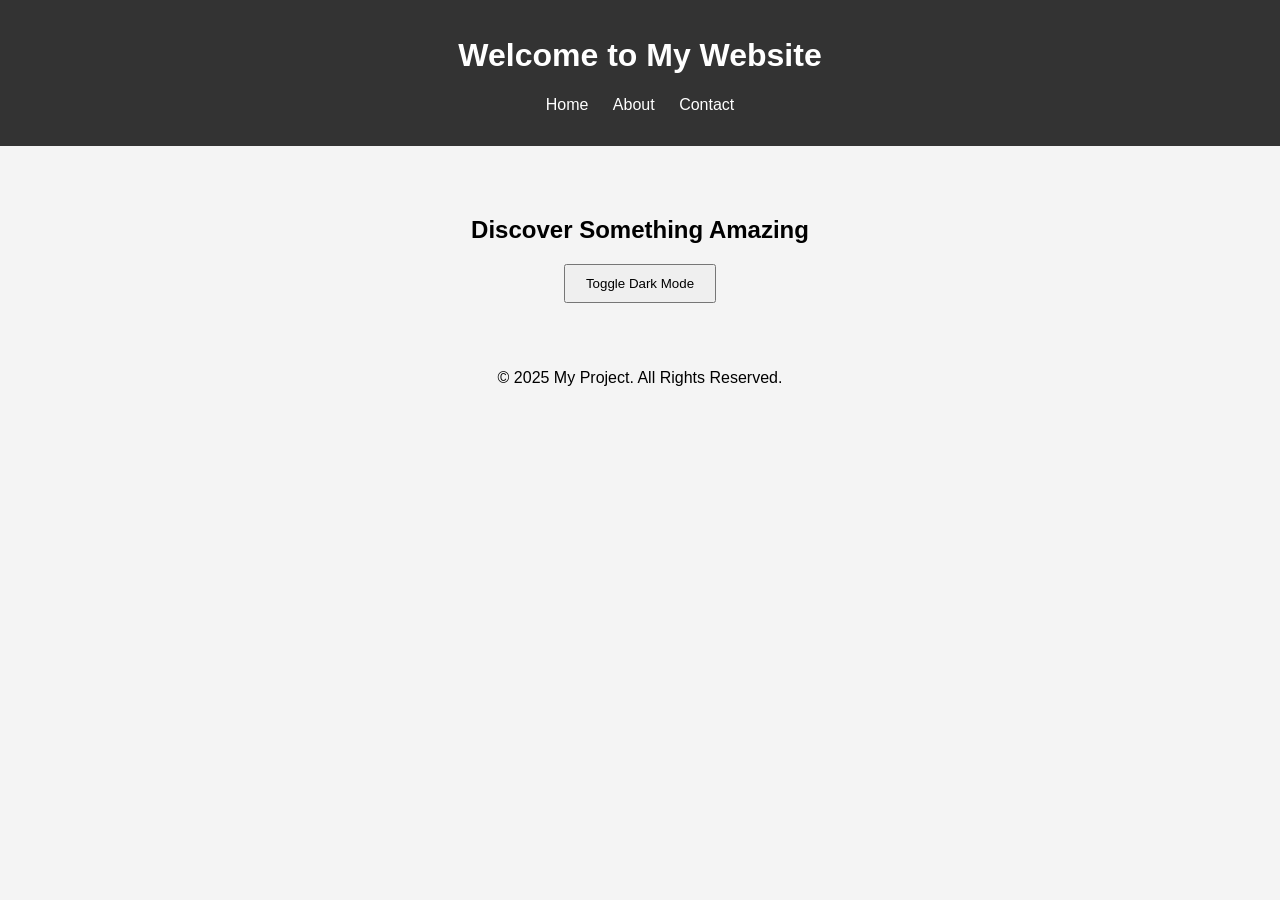
==== commit b9354289: "Add files via upload" ====
--- a/index.html
+++ b/index.html
@@ -1,337 +1,33 @@
 <!DOCTYPE html>
 <html lang="en">
 <head>
-<!-- basic -->
-<meta charset="utf-8">
-<meta http-equiv="X-UA-Compatible" content="IE=edge">
-<meta name="viewport" content="width=device-width, initial-scale=1">
-<!-- mobile metas -->
-<meta name="viewport" content="width=device-width, initial-scale=1">
-<meta name="viewport" content="initial-scale=1, maximum-scale=1">
-<!-- site metas -->
-<title>D-pot</title>
-<meta name="keywords" content="">
-<meta name="description" content="">
-<meta name="author" content="">	
-<!-- bootstrap css -->
-<link rel="stylesheet" type="text/css" href="css/bootstrap.min.css">
-<!-- style css -->
-<link rel="stylesheet" type="text/css" href="css/style.css">
-<!-- Responsive-->
-<link rel="stylesheet" href="css/responsive.css">
-<!-- fevicon -->
-<link rel="icon" href="images/fevicon.png" type="image/gif" />
-<!-- Scrollbar Custom CSS -->
-<link rel="stylesheet" href="css/jquery.mCustomScrollbar.min.css">
-<!-- Tweaks for older IEs-->
-<link rel="stylesheet" href="https://netdna.bootstrapcdn.com/font-awesome/4.0.3/css/font-awesome.css">
-<!-- owl stylesheets --> 
-<link rel="stylesheet" href="css/owl.carousel.min.css">
-<link rel="stylesheet" href="css/owl.theme.default.min.css">
-<link rel="stylesheet" href="https://cdnjs.cloudflare.com/ajax/libs/fancybox/2.1.5/jquery.fancybox.min.css" media="screen">
-
+    <meta charset="UTF-8">
+    <meta name="viewport" content="width=device-width, initial-scale=1.0">
+    <title>My Project</title>
+    <link rel="stylesheet" href="style.css">
+    <script defer src="script.js"></script>
 </head>
 <body>
-	<!-- section banner start -->
-	<div class="header_section">
-		<div class="container-fluid">
-			<div class="row">
-				<div class="col-md-4">
-					<div><a href="index.html"><img src="images/logo.png"></a></div>
-				</div>
-				<div class="col-md-8">
-					<div class="menu_text">
-						<ul>
-							<li class="last">Log in / Register</li>
-							<li class="last"><a href="#"><img src="images/search-icon.png"></a></li>
-							<li class="active">
-							 <div id="myNav" class="overlay">
-                                <a href="javascript:void(0)" class="closebtn" onclick="closeNav()">&times;</a>
-                             <div class="overlay-content">
-                             	<a href="index.html">Home</a>
-                                <a href="about.html">About</a>
-                                <a href="gallery.html">Gallery</a>
-                                <a href="contact.html">Contact</a>
-                              </div>
-                            </div>
-                             <span style="font-size:30px;cursor:pointer" onclick="openNav()">&#9776; Menu</span>
-                            </div>	
-                            </li>
-						</ul>
-					</div>
-			</div>
-		</div>
-		<div class="banner_main">
-			<div class="container">
-				<div class="ram">
-					<div class="row">
-					    <div class="col-sm-12">
-						    <h1 class="taital">Best Pet Shop</h1>
-						    <p class="consectetur_text">consectetur adipiscing elit, sed do eiusmod tempor incidid</p>
-						    <div class="banner_bt">
-						    	<button class="read_bt">Read More</button>
-						    </div>
-					    </div>
-				    </div>
-				</div>
-				<div class="box">
-					<h1 class="numbar_text">01</h1>
-				</div>
-			</div>
-		</div>
-	</div>
-	<!-- section banner end -->
-	<!-- section about start -->
-	<div class="about_section">
-		<div class="about_text">
-			<div class="container">
-				<h1 class="about_taital_1"><strong><span style="color: #f7941d;">About</span> Dogs</strong></h1>
-				<p class="magna_text"> consectetur adipiscing elit, sed do eiusmod tempor incididunt ut labore et dolore magna aliqua. Ut enim ad minim veniam, quis nostrud exer</p>
-				<div class="about_bt">
-					<button class="more_bt">Read More</button>
-				</div>
-				<div class="about">
-					<h1 class="numbar_text">02</h1>
-				</div>
-			</div>
-		</div>
-	</div>
-	<!-- section about end -->
-	<!-- section gallery start -->
-    <div class="gallery_main layout_padding">
-    	<div class="container">
-    		<div class="row">
-    			<div class="col-sm-12">
-    				<h1 class="about_taital"><strong><span style="color: #ffffff;">Our</span> Dogs</strong></h1>
-				    <p class="sed_text"> consectetur adipiscing elit, sed do eiusmod tempor incididunt ut labore et dolore magna aliqua. Ut enim ad minim veniam, quis nostrud exer</p>
+    <header>
+        <h1>Welcome to My Website</h1>
+        <nav>
+            <ul>
+                <li><a href="index.html">Home</a></li>
+                <li><a href="about.html">About</a></li>
+                <li><a href="contact.html">Contact</a></li>
+            </ul>
+        </nav>
+    </header>
 
-    			</div>
-    		</div>
-    		<div class="gallery_images">
-    			<div class="row">
-    				<div class="col-sm-7">
-						<div class="gallery_blog">
-                           <img src="images/gallery-img1.jpg" style="max-width: 100%; height: 300px; width: 100%;">
-                        <div class="overlay">
-                            <div class="text"><strong>PuppyDogPetAnimal</strong></div>
-                        </div>
-					    </div>
-    				</div>
-    				<div class="col-sm-5">
-						<div class="gallery_blog">
-                           <img src="images/gallery-img2.jpg" style="max-width: 100%; height: 300px; width: 100%;">
-                        <div class="overlay">
-                            <div class="text"><strong>PuppyDogPetAnimal</strong></div>
-                        </div>
-					    </div>
-    				</div>
-    			</div>
-    		</div>
-    		<div class="gallery_images">
-    			<div class="row">
-    				<div class="col-sm-5">
-						<div class="gallery_blog">
-                           <img src="images/gallery-img3.jpg" style="max-width: 100%; width: 100%;">
-                        <div class="overlay">
-                            <div class="text"><strong>PuppyDogPetAnimal</strong></div>
-                        </div>
-					    </div>
-    				</div>
-    				<div class="col-sm-7">
-						<div class="gallery_blog">
-                           <img src="images/gallery-img4.jpg" style="max-width: 100%; height: 300px; width: 100%;">
-                        <div class="overlay">
-                            <div class="text"><strong>PuppyDogPetAnimal</strong></div>
-                        </div>
-					    </div>
-						<div class="gallery_blog">
-                           <img src="images/gallery-img5.jpg" style="max-width: 100%; height: 297px; width: 100%;">
-                        <div class="overlay">
-                            <div class="text"><strong>PuppyDogPetAnimal</strong></div>
-                        </div>
-					    </div>
-    				</div>
-    			</div>
-    		</div>
-    	</div>
-    </div>
-    <div class="gallery_section_2">
-    	<div class="container">
-    		<div class="row">
-    			<div class="col-sm-8">
-    				<h1 class="pet_taital">Pet adoption be part of something beautiful</h1>
-    				<p class="lorem_text">Lorem ipsum dolor sit amet, consectetur adipiscing elit, sed do eiusmod tempor incididunt ut labore et dolore magna aliqua. Ut enim ad minim veniam, quis nostrud exercitation ullamco laboris nisi ut aliquip ex ea commodo consequat. Duis aute irure dolor in reprehenderit in voluptate velit </p>
-    			<div class="banner_bt">
-					<button class="dog_bt">Read More</button>
-				</div>
-				<div class="box_3">
-					<h1 class="numbar">03</h1>
-				</div>
-    			</div>
-    			<div class="col-sm-4">
-    				<div class="dog_img"><img src="images/dog-img.png" style="max-width: 100%;"></div>
-    			</div>
-    		</div>
-    	</div>
-    </div>
-	<!-- section gallery end -->
-	<!-- section get in touch start -->
-    <div class="touch_section">
-    	<div class="container">
-    		<div class="row">
-    			<div class="col-sm-12">
-				    <h1 class="get_taital"><strong><span style="color: #ffffff;">Contact</span>  Us</strong></h1>
-    			</div>
-    		</div>
-    		<div class="email_box">
-                    <div class="input_main">
-                       <div class="container">
-                          <form action="/action_page.php">
-                            <div class="form-group">
-                              <input type="text" class="email-bt" placeholder="Name" name="Name">
-                            </div>
-                            <div class="form-group">
-                              <input type="text" class="email-bt" placeholder="Your Phone Numbar" name="Name">
-                            </div>
-                            <div class="form-group">
-                              <input type="text" class="email-bt" placeholder="Your Email" name="Email">
-                            </div>
-                            
-                            <div class="form-group">
-                                <textarea class="massage-bt" placeholder="Massage" rows="5" id="comment" name="Massage"></textarea>
-                            </div>
-                          </form>   
-                       </div> 
-                       <div class="send_btn">
-                        <button type="button" class="main_bt"><a href="#">Send</a></button>
-                       </div>                   
-                    </div>
-    		</div>
-    	</div>
-    </div>
-    <div class="touch_section_2">
-    	<div class="container">
-    		<div class="row">
-    			<div class="col-sm-12">
-    				<h1 class="our_texts">Our Newsletter</h1>
-    				<div class="input-group mb-3">
-                        <input class="email_bt" type="text" class="form-control" placeholder="Enter your email">
-                     <div class="input-group-append">
-                        <button class="subscribe_bt" class="btn btn-primary" type="Subscribe">Subscribe</button>  
-                     </div>
-                    </div>
-    			</div>
-    		</div>
-    	</div>
-    </div>
-    <!-- section get in touch end -->
+    <main>
+        <section class="hero">
+            <h2>Discover Something Amazing</h2>
+            <button id="themeToggle">Toggle Dark Mode</button>
+        </section>
+    </main>
 
-	<!-- section footer start -->
-    <div class="section_footer">
-    	<div class="container">
-    		<div class="mail_section">
-    			<ul>
-    				<li class="footer-logo"><img src="images/footer-logo.png"></li>
-    				<li class="footer-logo"><img src="images/map-icon.png"><span class="map_text">Gb road 123 london Uk</span></li>
-    				<li class="footer-logo"><img src="images/call-icon.png"><span class="map_text">(+71) 9876543210</span></li>
-    				<li class="footer-logo"><img src="images/email-icon.png"><span class="map_text">Demo@gmail.com</span></li>
-    			</ul>
-    	    </div> 
-    	    <div class="footer_section_2">
-		        <div class="row">
-    		        <div class="col-sm-6 col-md-6 col-lg-3">
-    		        	<h2 class="shop_text">About Pet Shop</h2>
-    		        	<p class="dummy_text">Simply dummy text of the printing and typesetting industry. Lorem Ipsum has been the industry's standard dummy text ever since the 1500s, when an unknown printer took a galley of type and </p>
-    		        </div>
-    		        <div class="col-sm-6 col-md-6 col-lg-3">
-    		        	<h2 class="shop_text">Useful Links</h2>
-    		        	<div class="image-icon"><img src="images/bulit-icon.png"><span class="pet_text">Pet Dictionary</span></div>
-    				    <div class="image-icon"><img src="images/bulit-icon.png"><span class="pet_text">Help Links</span></div>
-    				    <div class="image-icon"><img src="images/bulit-icon.png"><span class="pet_text">Pet Attitudes</span></div>
-    				    <div class="image-icon"><img src="images/bulit-icon.png"><span class="pet_text">Call a Doctor</span></div>
-    				    <div class="image-icon"><img src="images/bulit-icon.png"><span class="pet_text">Help a Pet</span></div>
-    		        </div>
-    		        <div class="col-sm-6 col-md-6 col-lg-3">
-    				    <h2 class="shop_text">Overview</h2>
-    				    <div class="image-icon"><img src="images/bulit-icon.png"><span class="pet_text">Bacerim Dictionary</span></div>
-    				    <div class="image-icon"><img src="images/bulit-icon.png"><span class="pet_text">Help Links</span></div>
-    				    <div class="image-icon"><img src="images/bulit-icon.png"><span class="pet_text">bacerim Attitudes</span></div>    				
-    		        </div>
-    			<div class="col-sm-6 col-md-6 col-lg-3">
-    				<h2 class="adderess_text">Instagram</h2>
-    				<div class="footer-img">
-    					<div class="row">
-    						<div class="col-sm-6">
-    							<div class="footer-img"><img src="images/footer-img1.png" style="width: 100%;"></div>
-    							<div class="footer-img"><img src="images/footer-img2.png" style="width: 100%;"></div>
-    						</div>
-    						<div class="col-sm-6">
-    							<div class="footer-img"><img src="images/footer-img3.png" style="width: 100%;"></div>
-    							<div class="footer-img"><img src="images/footer-img4.png" style="width: 100%;"></div>
-    						</div>
-    					</div>
-    				</div>
-    			</div>
-    			</div>
-    	        </div>
-    	        <div class="social-icon">
-	        	    <div class="row">
-	        		    <div class="col-sm-12">
-	        			    <div class="icons">
-	        				    <ul>
-	        					    <li><a href="#"><img src="images/fb-icon.png"></a></li>
-	        					    <li><a href="#"><img src="images/twitter-icon.png"></a></li>
-	        					    <li><a href="#"><img src="images/linkedin-icon.png"></a></li>
-	        				    </ul>
-	        			    </div>
-	        		    </div>
-	        	    </div>
-	            </div>
-	            <div class="copyright">2025 All Rights Reserved. Youssef Nabil</div>
-	        </div>
-    	</div>
-    </div>
-	<!-- section footer end -->
-
-    <!-- Javascript files-->
-    <script src="js/jquery.min.js"></script>
-    <script src="js/popper.min.js"></script>
-    <script src="js/bootstrap.bundle.min.js"></script>
-      <script src="js/jquery-3.0.0.min.js"></script>
-      <script src="js/plugin.js"></script>
-      <!-- sidebar -->
-      <script src="js/jquery.mCustomScrollbar.concat.min.js"></script>
-      <script src="js/custom.js"></script>
-      <!-- javascript --> 
-      <script src="js/owl.carousel.js"></script>
-      <script src="https:cdnjs.cloudflare.com/ajax/libs/fancybox/2.1.5/jquery.fancybox.min.js"></script>
-      <script>
-      $(document).ready(function(){
-      $(".fancybox").fancybox({
-         openEffect: "none",
-         closeEffect: "none"
-         });
-         
-         $(".zoom").hover(function(){
-         
-         $(this).addClass('transition');
-         }, function(){
-         
-         $(this).removeClass('transition');
-         });
-         });
-         </script> 
-
-
-   <script>
-    function openNav() {
-    document.getElementById("myNav").style.width = "100%";
-    }
-
-    function closeNav() {
-   document.getElementById("myNav").style.width = "0%";
-   }
-</script>
-     
+    <footer>
+        <p>&copy; 2025 My Project. All Rights Reserved.</p>
+    </footer>
 </body>
 </html>
--- a/style.css
+++ b/style.css
@@ -0,0 +1,43 @@
+body {
+    font-family: Arial, sans-serif;
+    margin: 0;
+    padding: 0;
+    text-align: center;
+    background-color: #f4f4f4;
+    transition: background 0.3s ease-in-out;
+}
+
+header {
+    background: #333;
+    color: white;
+    padding: 1rem;
+}
+
+nav ul {
+    list-style: none;
+    padding: 0;
+}
+
+nav ul li {
+    display: inline;
+    margin: 0 10px;
+}
+
+nav ul li a {
+    color: white;
+    text-decoration: none;
+}
+
+.hero {
+    padding: 50px;
+}
+
+button {
+    padding: 10px 20px;
+    cursor: pointer;
+}
+
+.dark-mode {
+    background: #222;
+    color: white;
+}
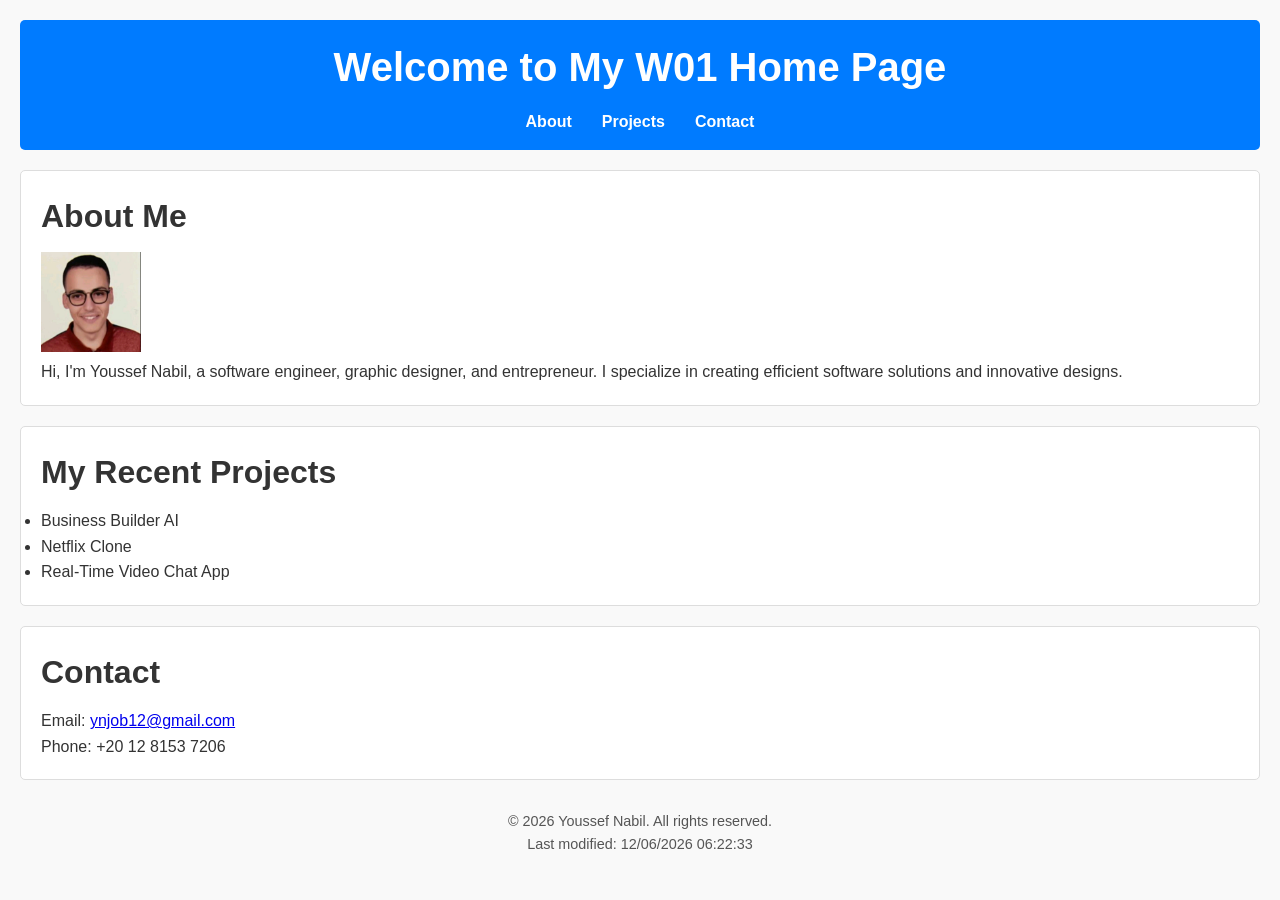
==== commit 411c9cda: "Add files via upload" ====
--- a/index.html
+++ b/index.html
@@ -3,31 +3,57 @@
 <head>
     <meta charset="UTF-8">
     <meta name="viewport" content="width=device-width, initial-scale=1.0">
-    <title>My Project</title>
+    <title>W01 Home Page</title>
     <link rel="stylesheet" href="style.css">
-    <script defer src="script.js"></script>
 </head>
 <body>
+    <!-- Header -->
     <header>
-        <h1>Welcome to My Website</h1>
+        <h1>Welcome to My W01 Home Page</h1>
         <nav>
-            <ul>
-                <li><a href="index.html">Home</a></li>
-                <li><a href="about.html">About</a></li>
-                <li><a href="contact.html">Contact</a></li>
+            <ul class="nav-menu">
+                <li><a href="#about">About</a></li>
+                <li><a href="#projects">Projects</a></li>
+                <li><a href="#contact">Contact</a></li>
             </ul>
         </nav>
     </header>
 
+    <!-- Main Content -->
     <main>
-        <section class="hero">
-            <h2>Discover Something Amazing</h2>
-            <button id="themeToggle">Toggle Dark Mode</button>
+        <!-- About Section -->
+        <section id="about" class="section">
+            <h2>About Me</h2>
+            <img src="youssef-nabil.webp" alt="Youssef Nabil" style="width: 100px; height: 100px;">
+            <p>
+                Hi, I'm Youssef Nabil, a software engineer, graphic designer, and entrepreneur. I specialize in creating efficient software solutions and innovative designs.
+            </p>
+        </section>
+
+        <!-- Projects Section -->
+        <section id="projects" class="section">
+            <h2>My Recent Projects</h2>
+            <ul>
+                <li>Business Builder AI</li>
+                <li>Netflix Clone</li>
+                <li>Real-Time Video Chat App</li>
+            </ul>
+        </section>
+
+        <!-- Contact Section -->
+        <section id="contact" class="section">
+            <h2>Contact</h2>
+            <p>Email: <a href="mailto:ynjob12@gmail.com">ynjob12@gmail.com</a></p>
+            <p>Phone: +20 12 8153 7206</p>
         </section>
     </main>
 
+    <!-- Footer -->
     <footer>
-        <p>&copy; 2025 My Project. All Rights Reserved.</p>
+        <p>&copy; <span id="currentYear"></span> Youssef Nabil. All rights reserved.</p>
+        <p>Last modified: <span id="lastModified"></span></p>
     </footer>
+
+    <script src="main.js"></script>
 </body>
 </html>
--- a/style.css
+++ b/style.css
@@ -1,43 +1,73 @@
+/* General Reset */
+* {
+    margin: 0;
+    padding: 0;
+    box-sizing: border-box;
+}
+
+/* Body Styles */
 body {
     font-family: Arial, sans-serif;
-    margin: 0;
-    padding: 0;
-    text-align: center;
-    background-color: #f4f4f4;
-    transition: background 0.3s ease-in-out;
+    line-height: 1.6;
+    color: #333;
+    background-color: #f9f9f9;
+    padding: 20px;
 }
 
+/* Header */
 header {
-    background: #333;
-    color: white;
-    padding: 1rem;
+    text-align: center;
+    margin-bottom: 20px;
+    background-color: #007bff;
+    color: #fff;
+    padding: 15px;
+    border-radius: 5px;
 }
 
-nav ul {
-    list-style: none;
-    padding: 0;
+header h1 {
+    font-size: 2.5rem;
 }
 
-nav ul li {
-    display: inline;
-    margin: 0 10px;
+.nav-menu {
+    display: flex;
+    justify-content: center;
+    list-style: none;
+    margin-top: 10px;
 }
 
-nav ul li a {
-    color: white;
-    text-decoration: none;
+.nav-menu li {
+    margin: 0 15px;
 }
 
-.hero {
-    padding: 50px;
+.nav-menu a {
+    text-decoration: none;
+    color: #fff;
+    font-weight: bold;
+    transition: color 0.3s ease;
 }
 
-button {
-    padding: 10px 20px;
-    cursor: pointer;
+.nav-menu a:hover {
+    color: #ffcc00;
 }
 
-.dark-mode {
-    background: #222;
-    color: white;
+/* Section Styles */
+.section {
+    margin: 20px 0;
+    padding: 20px;
+    background: #fff;
+    border: 1px solid #ddd;
+    border-radius: 5px;
 }
+
+.section h2 {
+    margin-bottom: 10px;
+    font-size: 2rem;
+}
+
+/* Footer */
+footer {
+    text-align: center;
+    margin-top: 30px;
+    font-size: 0.9rem;
+    color: #555;
+}
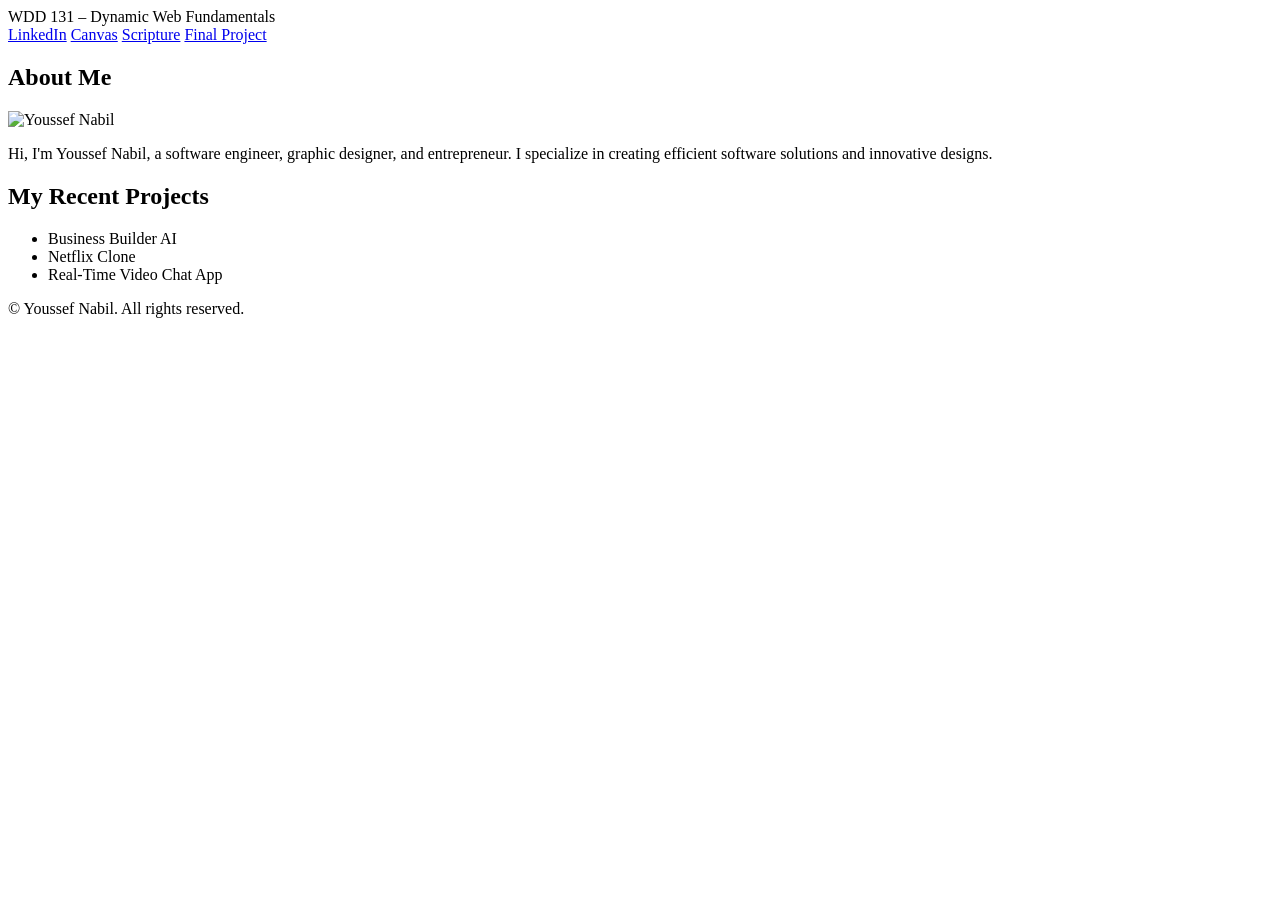
==== commit c7d81d63: "Revise index.html for SEO and structure improvements Updated the HTML structure and added meta tags " ====
--- a/index.html
+++ b/index.html
@@ -3,35 +3,38 @@
 <head>
     <meta charset="UTF-8">
     <meta name="viewport" content="width=device-width, initial-scale=1.0">
-    <title>W01 Home Page</title>
-    <link rel="stylesheet" href="style.css">
+    <title>WDD 131 – Dynamic Web Fundamentals – Youssef Nabil</title>
+    <meta name="description" content="WDD 131 – Dynamic Web Fundamentals – Youssef Nabil – Dynamic web content including projects, contact, and portfolio.">
+    <meta name="author" content="Youssef Nabil">
+    <link href="styles/base.css" rel="stylesheet">
+    <link href="https://fonts.googleapis.com/css2?family=Roboto:wght@400;700&display=swap" rel="stylesheet">
+    <script src="scripts/getdates.js" defer></script>
 </head>
 <body>
     <!-- Header -->
     <header>
-        <h1>Welcome to My W01 Home Page</h1>
-        <nav>
-            <ul class="nav-menu">
-                <li><a href="#about">About</a></li>
-                <li><a href="#projects">Projects</a></li>
-                <li><a href="#contact">Contact</a></li>
-            </ul>
+        <span id="course-title">WDD 131 – Dynamic Web Fundamentals</span>
+        <nav class="navigation">
+            <a href="https://www.linkedin.com/in/youssefnabil/">LinkedIn</a>
+            <a href="https://byupw.instructure.com/">Canvas</a>
+            <a href="https://www.churchofjesuschrist.org/study/scriptures/bofm/1-ne/3?lang=eng&id=p7#p7">Scripture</a>
+            <a href="#" class="coming-soon">Final Project</a>
         </nav>
     </header>
 
     <!-- Main Content -->
     <main>
         <!-- About Section -->
-        <section id="about" class="section">
+        <section class="card">
             <h2>About Me</h2>
-            <img src="youssef-nabil.webp" alt="Youssef Nabil" style="width: 100px; height: 100px;">
+            <img src="images/youssef-nabil.webp" alt="Youssef Nabil">
             <p>
                 Hi, I'm Youssef Nabil, a software engineer, graphic designer, and entrepreneur. I specialize in creating efficient software solutions and innovative designs.
             </p>
         </section>
 
         <!-- Projects Section -->
-        <section id="projects" class="section">
+        <section class="card">
             <h2>My Recent Projects</h2>
             <ul>
                 <li>Business Builder AI</li>
@@ -39,21 +42,12 @@
                 <li>Real-Time Video Chat App</li>
             </ul>
         </section>
-
-        <!-- Contact Section -->
-        <section id="contact" class="section">
-            <h2>Contact</h2>
-            <p>Email: <a href="mailto:ynjob12@gmail.com">ynjob12@gmail.com</a></p>
-            <p>Phone: +20 12 8153 7206</p>
-        </section>
     </main>
 
     <!-- Footer -->
     <footer>
         <p>&copy; <span id="currentYear"></span> Youssef Nabil. All rights reserved.</p>
-        <p>Last modified: <span id="lastModified"></span></p>
+        <p id="lastModified"></p>
     </footer>
-
-    <script src="main.js"></script>
 </body>
 </html>
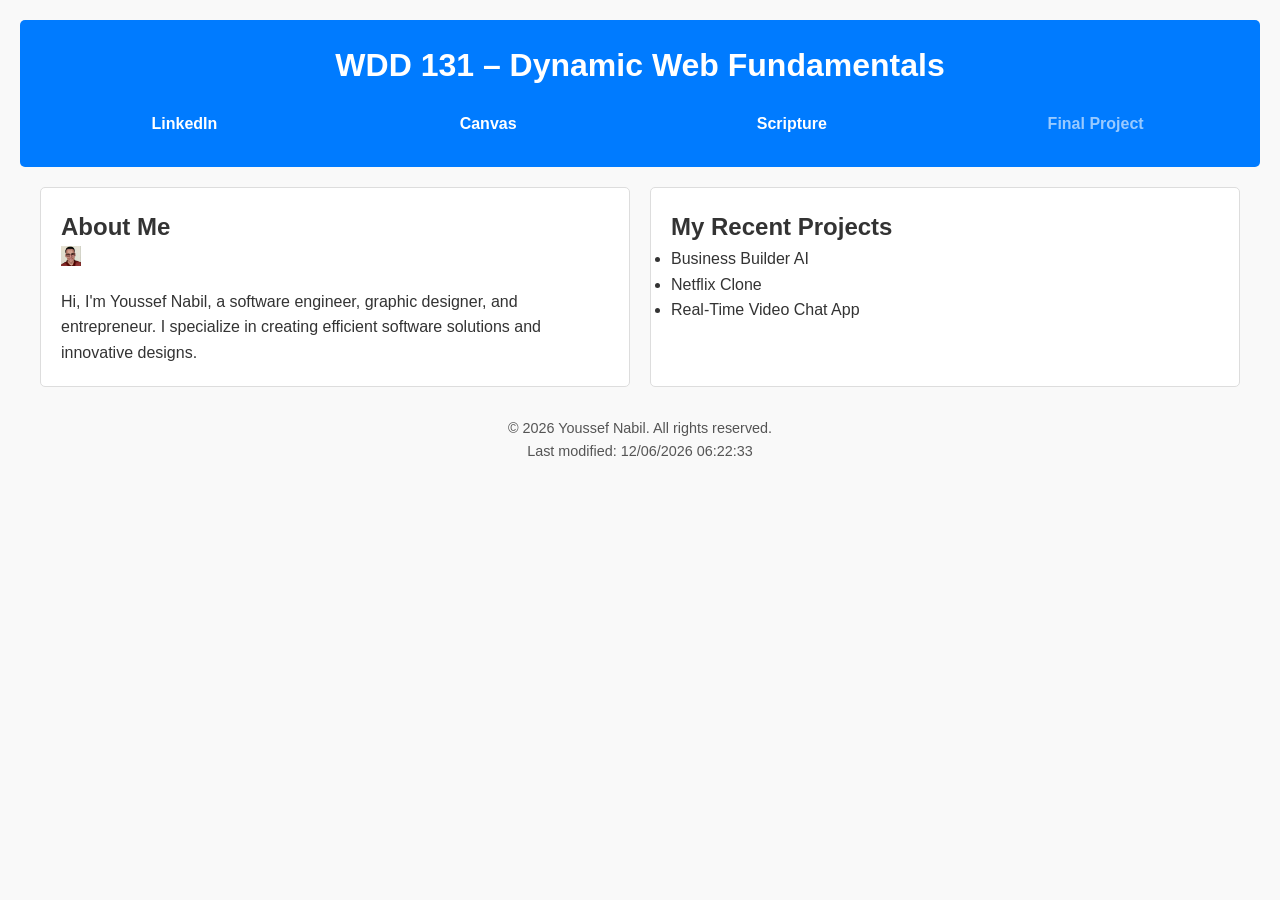
==== commit 1b4eb427: "Update index.html" ====
--- a/index.html
+++ b/index.html
@@ -27,7 +27,7 @@
         <!-- About Section -->
         <section class="card">
             <h2>About Me</h2>
-            <img src="images/youssef-nabil.webp" alt="Youssef Nabil">
+            <img src="images/youssef-nabil.webp" alt="Youssef Nabil" style="width:20px;height:20px;">
             <p>
                 Hi, I'm Youssef Nabil, a software engineer, graphic designer, and entrepreneur. I specialize in creating efficient software solutions and innovative designs.
             </p>
@@ -51,3 +51,4 @@
     </footer>
 </body>
 </html>
+
--- a/styles/base.css
+++ b/styles/base.css
@@ -0,0 +1,89 @@
+/* General Reset */
+* {
+    margin: 0;
+    padding: 0;
+    box-sizing: border-box;
+}
+
+/* Body Styles */
+body {
+    font-family: 'Roboto', Arial, sans-serif;
+    line-height: 1.6;
+    color: #333;
+    background-color: #f9f9f9;
+    padding: 20px;
+}
+
+/* Header */
+header {
+    text-align: center;
+    margin-bottom: 20px;
+    background-color: #007bff;
+    color: #fff;
+    padding: 20px;
+    border-radius: 5px;
+}
+
+#course-title {
+    display: block;
+    font-size: 2rem;
+    font-weight: bold;
+    margin-bottom: 10px;
+}
+
+.navigation {
+    display: flex;
+    justify-content: space-around;
+    flex-wrap: wrap;
+    gap: 15px;
+}
+
+.navigation a {
+    flex: 1;
+    text-decoration: none;
+    color: #fff;
+    font-weight: bold;
+    text-align: center;
+    padding: 10px 0;
+    transition: color 0.3s ease;
+}
+
+.navigation a:hover {
+    color: #ffcc00;
+}
+
+.coming-soon {
+    opacity: 0.6;
+    pointer-events: none;
+    cursor: default;
+}
+
+/* Main Grid Layout */
+main {
+    display: grid;
+    grid-template-columns: repeat(auto-fit, minmax(300px, 1fr));
+    gap: 20px;
+    max-width: 1200px;
+    margin: 0 auto;
+}
+
+.card {
+    background: #fff;
+    border: 1px solid #ddd;
+    border-radius: 5px;
+    padding: 20px;
+}
+
+.card img {
+    width: 100%;
+    height: auto;
+    margin-bottom: 15px;
+}
+
+/* Footer */
+footer {
+    text-align: center;
+    margin-top: 30px;
+    font-size: 0.9rem;
+    color: #555;
+}
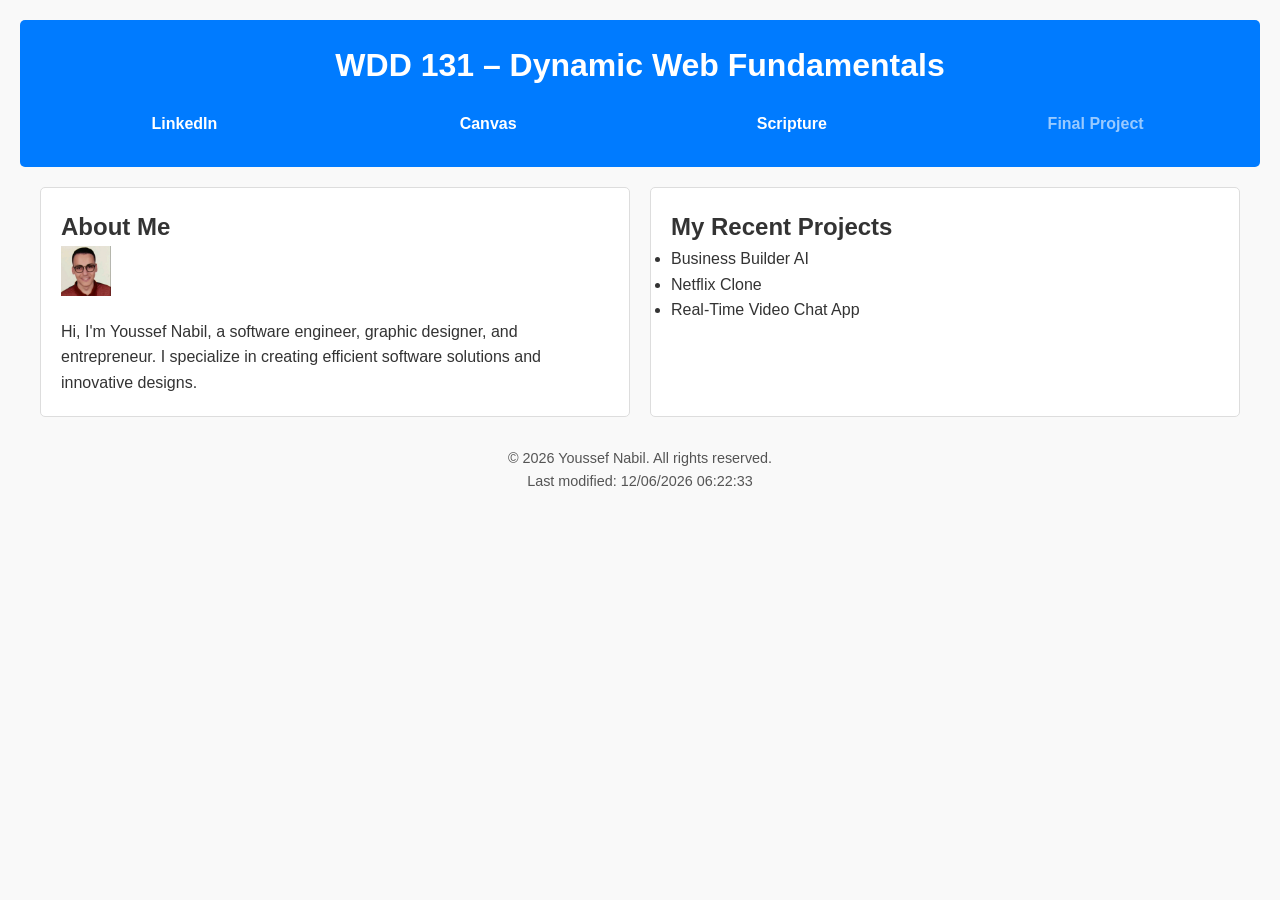
==== commit d0cfe878: "Update index.html" ====
--- a/index.html
+++ b/index.html
@@ -27,7 +27,7 @@
         <!-- About Section -->
         <section class="card">
             <h2>About Me</h2>
-            <img src="images/youssef-nabil.webp" alt="Youssef Nabil" style="width:20px;height:20px;">
+            <img src="images/youssef-nabil.webp" alt="Youssef Nabil" style="width:50px;height:50px;">
             <p>
                 Hi, I'm Youssef Nabil, a software engineer, graphic designer, and entrepreneur. I specialize in creating efficient software solutions and innovative designs.
             </p>
@@ -52,3 +52,4 @@
 </body>
 </html>
 
+
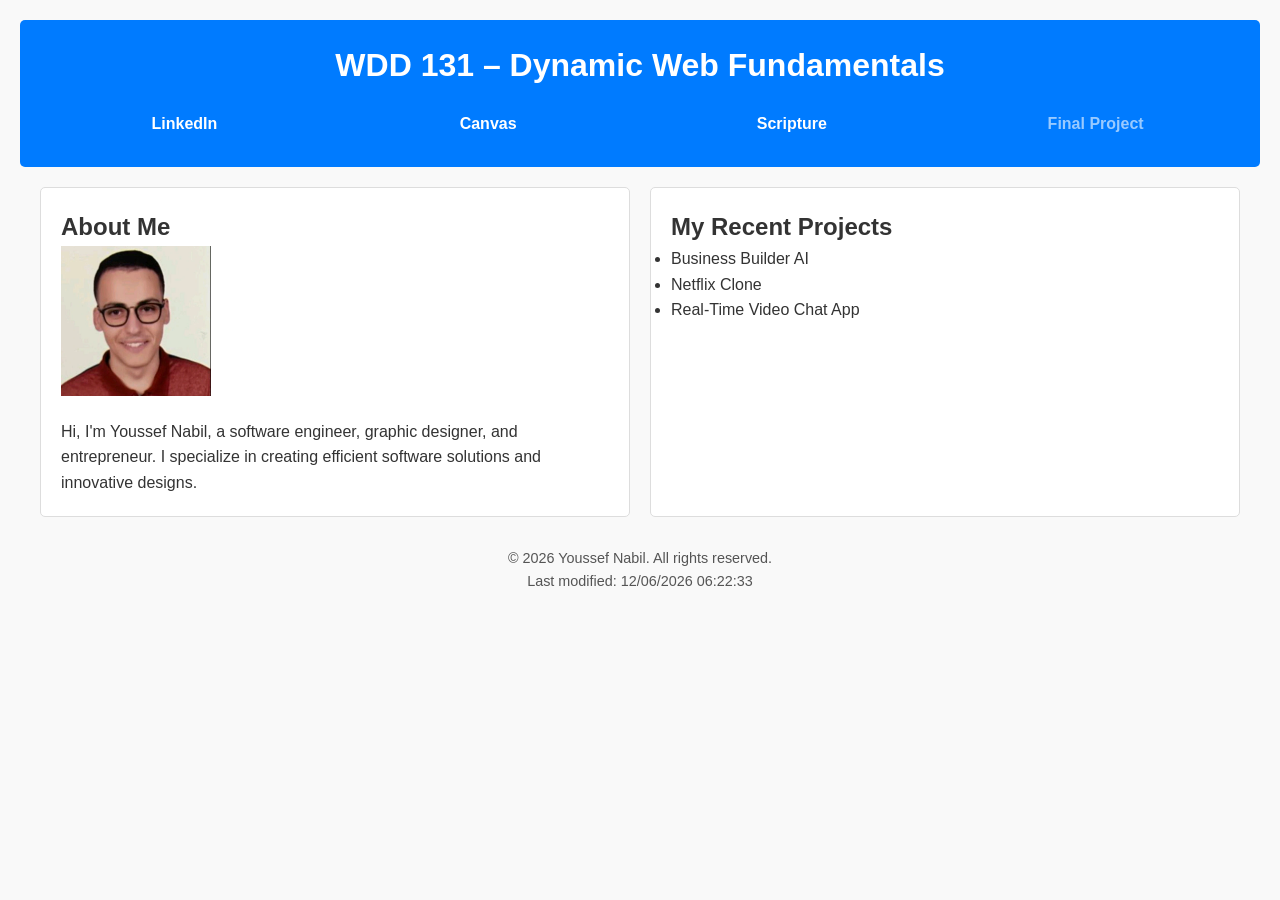
==== commit 94ec1fad: "Update index.html" ====
--- a/index.html
+++ b/index.html
@@ -27,7 +27,7 @@
         <!-- About Section -->
         <section class="card">
             <h2>About Me</h2>
-            <img src="images/youssef-nabil.webp" alt="Youssef Nabil" style="width:50px;height:50px;">
+            <img src="images/youssef-nabil.webp" alt="Youssef Nabil" style="width:150px;height:150px;">
             <p>
                 Hi, I'm Youssef Nabil, a software engineer, graphic designer, and entrepreneur. I specialize in creating efficient software solutions and innovative designs.
             </p>
@@ -53,3 +53,4 @@
 </html>
 
 
+
